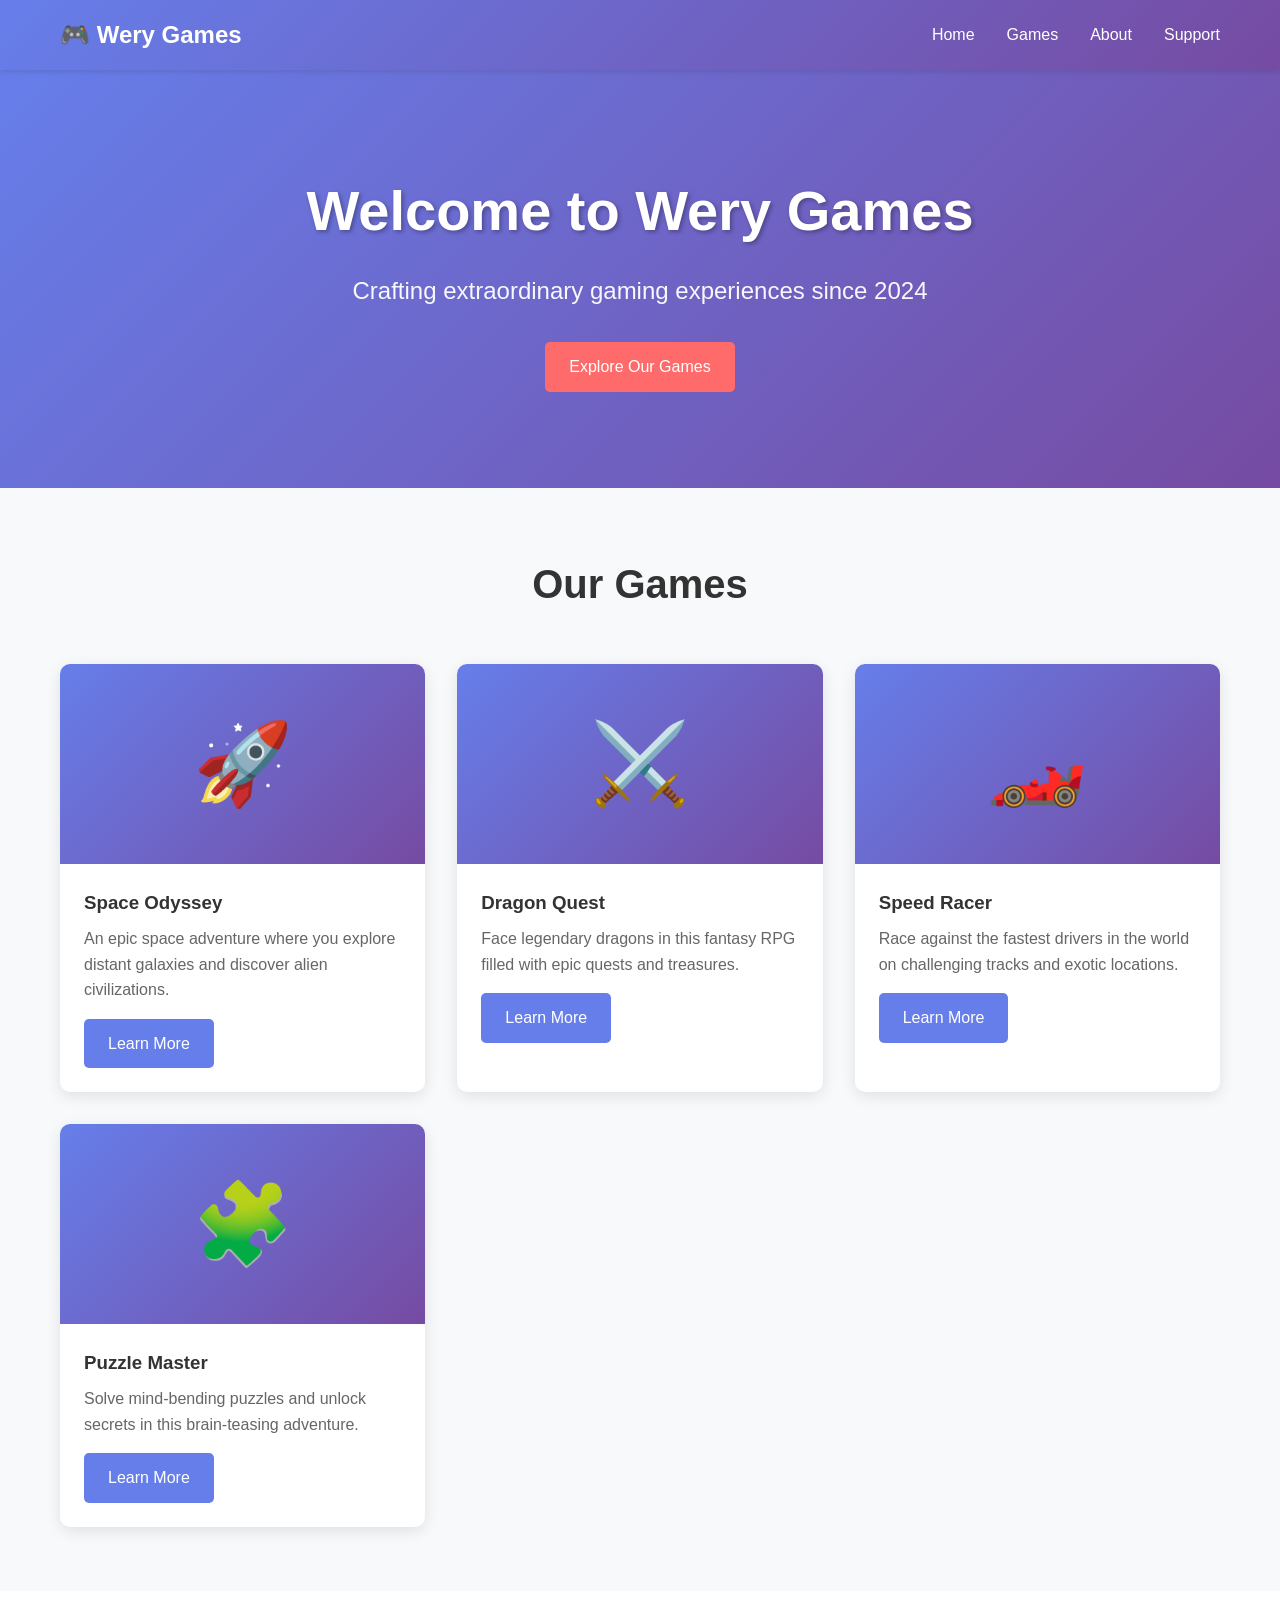
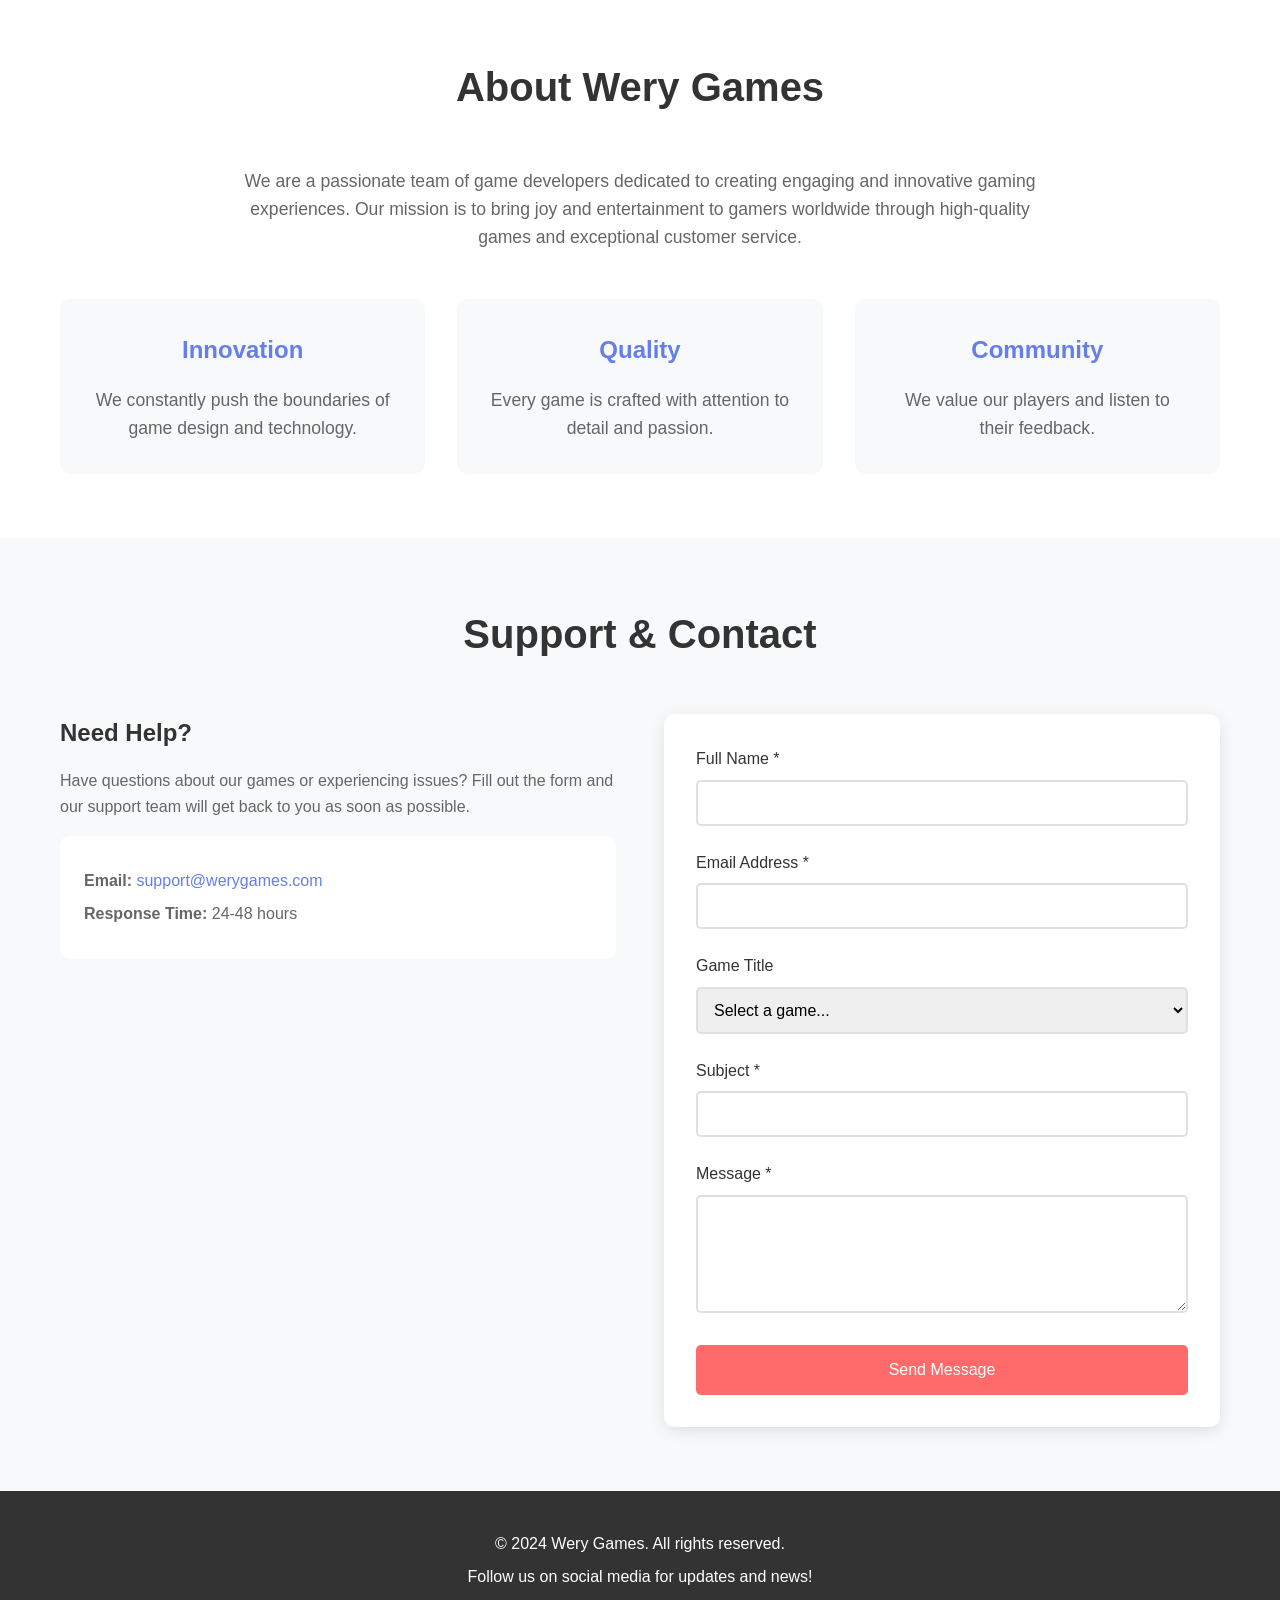
==== index.html @ a2f5f929 "Initial website setup for Wery Games" ====
<!DOCTYPE html>
<html lang="en">
<head>
    <meta charset="UTF-8">
    <meta name="viewport" content="width=device-width, initial-scale=1.0">
    <title>Wery Games - Your Game Developer</title>
    <link rel="stylesheet" href="styles.css">
</head>
<body>
    <!-- Navigation -->
    <nav class="navbar">
        <div class="container">
            <div class="logo">🎮 Wery Games</div>
            <ul class="nav-links">
                <li><a href="#home">Home</a></li>
                <li><a href="#games">Games</a></li>
                <li><a href="#about">About</a></li>
                <li><a href="#support">Support</a></li>
            </ul>
        </div>
    </nav>

    <!-- Hero Section -->
    <section id="home" class="hero">
        <div class="container">
            <div class="hero-content">
                <h1>Welcome to Wery Games</h1>
                <p>Crafting extraordinary gaming experiences since 2024</p>
                <a href="#games" class="btn btn-primary">Explore Our Games</a>
            </div>
        </div>
    </section>

    <!-- Games Section -->
    <section id="games" class="games">
        <div class="container">
            <h2>Our Games</h2>
            <div class="games-grid">
                <div class="game-card">
                    <div class="game-image">🚀</div>
                    <h3>Space Odyssey</h3>
                    <p>An epic space adventure where you explore distant galaxies and discover alien civilizations.</p>
                    <a href="#" class="btn btn-secondary">Learn More</a>
                </div>
                <div class="game-card">
                    <div class="game-image">⚔️</div>
                    <h3>Dragon Quest</h3>
                    <p>Face legendary dragons in this fantasy RPG filled with epic quests and treasures.</p>
                    <a href="#" class="btn btn-secondary">Learn More</a>
                </div>
                <div class="game-card">
                    <div class="game-image">🏎️</div>
                    <h3>Speed Racer</h3>
                    <p>Race against the fastest drivers in the world on challenging tracks and exotic locations.</p>
                    <a href="#" class="btn btn-secondary">Learn More</a>
                </div>
                <div class="game-card">
                    <div class="game-image">🧩</div>
                    <h3>Puzzle Master</h3>
                    <p>Solve mind-bending puzzles and unlock secrets in this brain-teasing adventure.</p>
                    <a href="#" class="btn btn-secondary">Learn More</a>
                </div>
            </div>
        </div>
    </section>

    <!-- About Section -->
    <section id="about" class="about">
        <div class="container">
            <h2>About Wery Games</h2>
            <div class="about-content">
                <p>We are a passionate team of game developers dedicated to creating engaging and innovative gaming experiences. Our mission is to bring joy and entertainment to gamers worldwide through high-quality games and exceptional customer service.</p>
                <div class="values">
                    <div class="value-item">
                        <h3>Innovation</h3>
                        <p>We constantly push the boundaries of game design and technology.</p>
                    </div>
                    <div class="value-item">
                        <h3>Quality</h3>
                        <p>Every game is crafted with attention to detail and passion.</p>
                    </div>
                    <div class="value-item">
                        <h3>Community</h3>
                        <p>We value our players and listen to their feedback.</p>
                    </div>
                </div>
            </div>
        </div>
    </section>

    <!-- Support Section -->
    <section id="support" class="support">
        <div class="container">
            <h2>Support & Contact</h2>
            <div class="support-container">
                <div class="support-info">
                    <h3>Need Help?</h3>
                    <p>Have questions about our games or experiencing issues? Fill out the form and our support team will get back to you as soon as possible.</p>
                    <div class="contact-info">
                        <p><strong>Email:</strong> <a href="mailto:support@werygames.com">support@werygames.com</a></p>
                        <p><strong>Response Time:</strong> 24-48 hours</p>
                    </div>
                </div>
                <form class="support-form" id="supportForm">
                    <div class="form-group">
                        <label for="name">Full Name *</label>
                        <input type="text" id="name" name="name" required>
                    </div>
                    <div class="form-group">
                        <label for="email">Email Address *</label>
                        <input type="email" id="email" name="email" required>
                    </div>
                    <div class="form-group">
                        <label for="game">Game Title</label>
                        <select id="game" name="game">
                            <option value="">Select a game...</option>
                            <option value="Space Odyssey">Space Odyssey</option>
                            <option value="Dragon Quest">Dragon Quest</option>
                            <option value="Speed Racer">Speed Racer</option>
                            <option value="Puzzle Master">Puzzle Master</option>
                        </select>
                    </div>
                    <div class="form-group">
                        <label for="subject">Subject *</label>
                        <input type="text" id="subject" name="subject" required>
                    </div>
                    <div class="form-group">
                        <label for="message">Message *</label>
                        <textarea id="message" name="message" rows="5" required></textarea>
                    </div>
                    <button type="submit" class="btn btn-primary">Send Message</button>
                </form>
            </div>
        </div>
    </section>

    <!-- Footer -->
    <footer class="footer">
        <div class="container">
            <p>&copy; 2024 Wery Games. All rights reserved.</p>
            <p>Follow us on social media for updates and news!</p>
        </div>
    </footer>

    <script src="script.js"></script>
</body>
</html>
---- styles.css ----
* {
    margin: 0;
    padding: 0;
    box-sizing: border-box;
}

body {
    font-family: 'Segoe UI', Tahoma, Geneva, Verdana, sans-serif;
    line-height: 1.6;
    color: #333;
}

.container {
    max-width: 1200px;
    margin: 0 auto;
    padding: 0 20px;
}

/* Navigation */
.navbar {
    background: linear-gradient(135deg, #667eea 0%, #764ba2 100%);
    color: white;
    padding: 1rem 0;
    position: sticky;
    top: 0;
    z-index: 100;
    box-shadow: 0 2px 5px rgba(0,0,0,0.1);
}

.navbar .container {
    display: flex;
    justify-content: space-between;
    align-items: center;
}

.logo {
    font-size: 1.5rem;
    font-weight: bold;
}

.nav-links {
    list-style: none;
    display: flex;
    gap: 2rem;
}

.nav-links a {
    color: white;
    text-decoration: none;
    transition: opacity 0.3s;
}

.nav-links a:hover {
    opacity: 0.8;
}

/* Hero Section */
.hero {
    background: linear-gradient(135deg, #667eea 0%, #764ba2 100%);
    color: white;
    padding: 6rem 0;
    text-align: center;
}

.hero-content h1 {
    font-size: 3.5rem;
    margin-bottom: 1rem;
    text-shadow: 2px 2px 4px rgba(0,0,0,0.3);
}

.hero-content p {
    font-size: 1.5rem;
    margin-bottom: 2rem;
    opacity: 0.95;
}

/* Buttons */
.btn {
    display: inline-block;
    padding: 0.75rem 1.5rem;
    border-radius: 5px;
    text-decoration: none;
    transition: all 0.3s;
    border: none;
    cursor: pointer;
    font-size: 1rem;
    font-weight: 500;
}

.btn-primary {
    background: #ff6b6b;
    color: white;
}

.btn-primary:hover {
    background: #ff5252;
    transform: translateY(-2px);
    box-shadow: 0 5px 15px rgba(255, 107, 107, 0.4);
}

.btn-secondary {
    background: #667eea;
    color: white;
}

.btn-secondary:hover {
    background: #764ba2;
    transform: translateY(-2px);
}

/* Games Section */
.games {
    padding: 4rem 0;
    background: #f8f9fa;
}

.games h2 {
    text-align: center;
    font-size: 2.5rem;
    margin-bottom: 3rem;
    color: #333;
}

.games-grid {
    display: grid;
    grid-template-columns: repeat(auto-fit, minmax(280px, 1fr));
    gap: 2rem;
}

.game-card {
    background: white;
    border-radius: 10px;
    overflow: hidden;
    box-shadow: 0 4px 15px rgba(0,0,0,0.1);
    transition: transform 0.3s, box-shadow 0.3s;
}

.game-card:hover {
    transform: translateY(-10px);
    box-shadow: 0 8px 25px rgba(0,0,0,0.15);
}

.game-image {
    width: 100%;
    height: 200px;
    background: linear-gradient(135deg, #667eea 0%, #764ba2 100%);
    display: flex;
    align-items: center;
    justify-content: center;
    font-size: 5rem;
}

.game-card h3 {
    padding: 1.5rem 1.5rem 0.5rem;
    color: #333;
}

.game-card p {
    padding: 0 1.5rem 1rem;
    color: #666;
}

.game-card .btn {
    margin: 0 1.5rem 1.5rem;
}

/* About Section */
.about {
    padding: 4rem 0;
}

.about h2 {
    text-align: center;
    font-size: 2.5rem;
    margin-bottom: 3rem;
    color: #333;
}

.about-content p {
    text-align: center;
    font-size: 1.1rem;
    color: #666;
    margin-bottom: 3rem;
    max-width: 800px;
    margin-left: auto;
    margin-right: auto;
}

.values {
    display: grid;
    grid-template-columns: repeat(auto-fit, minmax(250px, 1fr));
    gap: 2rem;
}

.value-item {
    text-align: center;
    padding: 2rem;
    background: #f8f9fa;
    border-radius: 10px;
}

.value-item h3 {
    color: #667eea;
    margin-bottom: 1rem;
    font-size: 1.5rem;
}

.value-item p {
    color: #666;
    margin: 0;
}

/* Support Section */
.support {
    padding: 4rem 0;
    background: #f8f9fa;
}

.support h2 {
    text-align: center;
    font-size: 2.5rem;
    margin-bottom: 3rem;
    color: #333;
}

.support-container {
    display: grid;
    grid-template-columns: 1fr 1fr;
    gap: 3rem;
    align-items: start;
}

.support-info h3 {
    font-size: 1.5rem;
    margin-bottom: 1rem;
    color: #333;
}

.support-info p {
    color: #666;
    margin-bottom: 1rem;
}

.contact-info {
    background: white;
    padding: 1.5rem;
    border-radius: 10px;
    margin-top: 1rem;
}

.contact-info p {
    margin: 0.5rem 0;
}

.contact-info a {
    color: #667eea;
    text-decoration: none;
}

.contact-info a:hover {
    text-decoration: underline;
}

/* Support Form */
.support-form {
    background: white;
    padding: 2rem;
    border-radius: 10px;
    box-shadow: 0 4px 15px rgba(0,0,0,0.1);
}

.form-group {
    margin-bottom: 1.5rem;
}

.form-group label {
    display: block;
    margin-bottom: 0.5rem;
    color: #333;
    font-weight: 500;
}

.form-group input,
.form-group select,
.form-group textarea {
    width: 100%;
    padding: 0.75rem;
    border: 2px solid #e0e0e0;
    border-radius: 5px;
    font-family: inherit;
    font-size: 1rem;
    transition: border-color 0.3s;
}

.form-group input:focus,
.form-group select:focus,
.form-group textarea:focus {
    outline: none;
    border-color: #667eea;
}

.form-group textarea {
    resize: vertical;
}

.support-form .btn {
    width: 100%;
    padding: 1rem;
    font-size: 1rem;
}

/* Footer */
.footer {
    background: #333;
    color: white;
    text-align: center;
    padding: 2rem 0;
}

.footer p {
    margin: 0.5rem 0;
}

/* Responsive Design */
@media (max-width: 768px) {
    .hero-content h1 {
        font-size: 2rem;
    }

    .hero-content p {
        font-size: 1rem;
    }

    .nav-links {
        gap: 1rem;
    }

    .support-container {
        grid-template-columns: 1fr;
    }

    .games h2,
    .about h2,
    .support h2 {
        font-size: 2rem;
    }
}
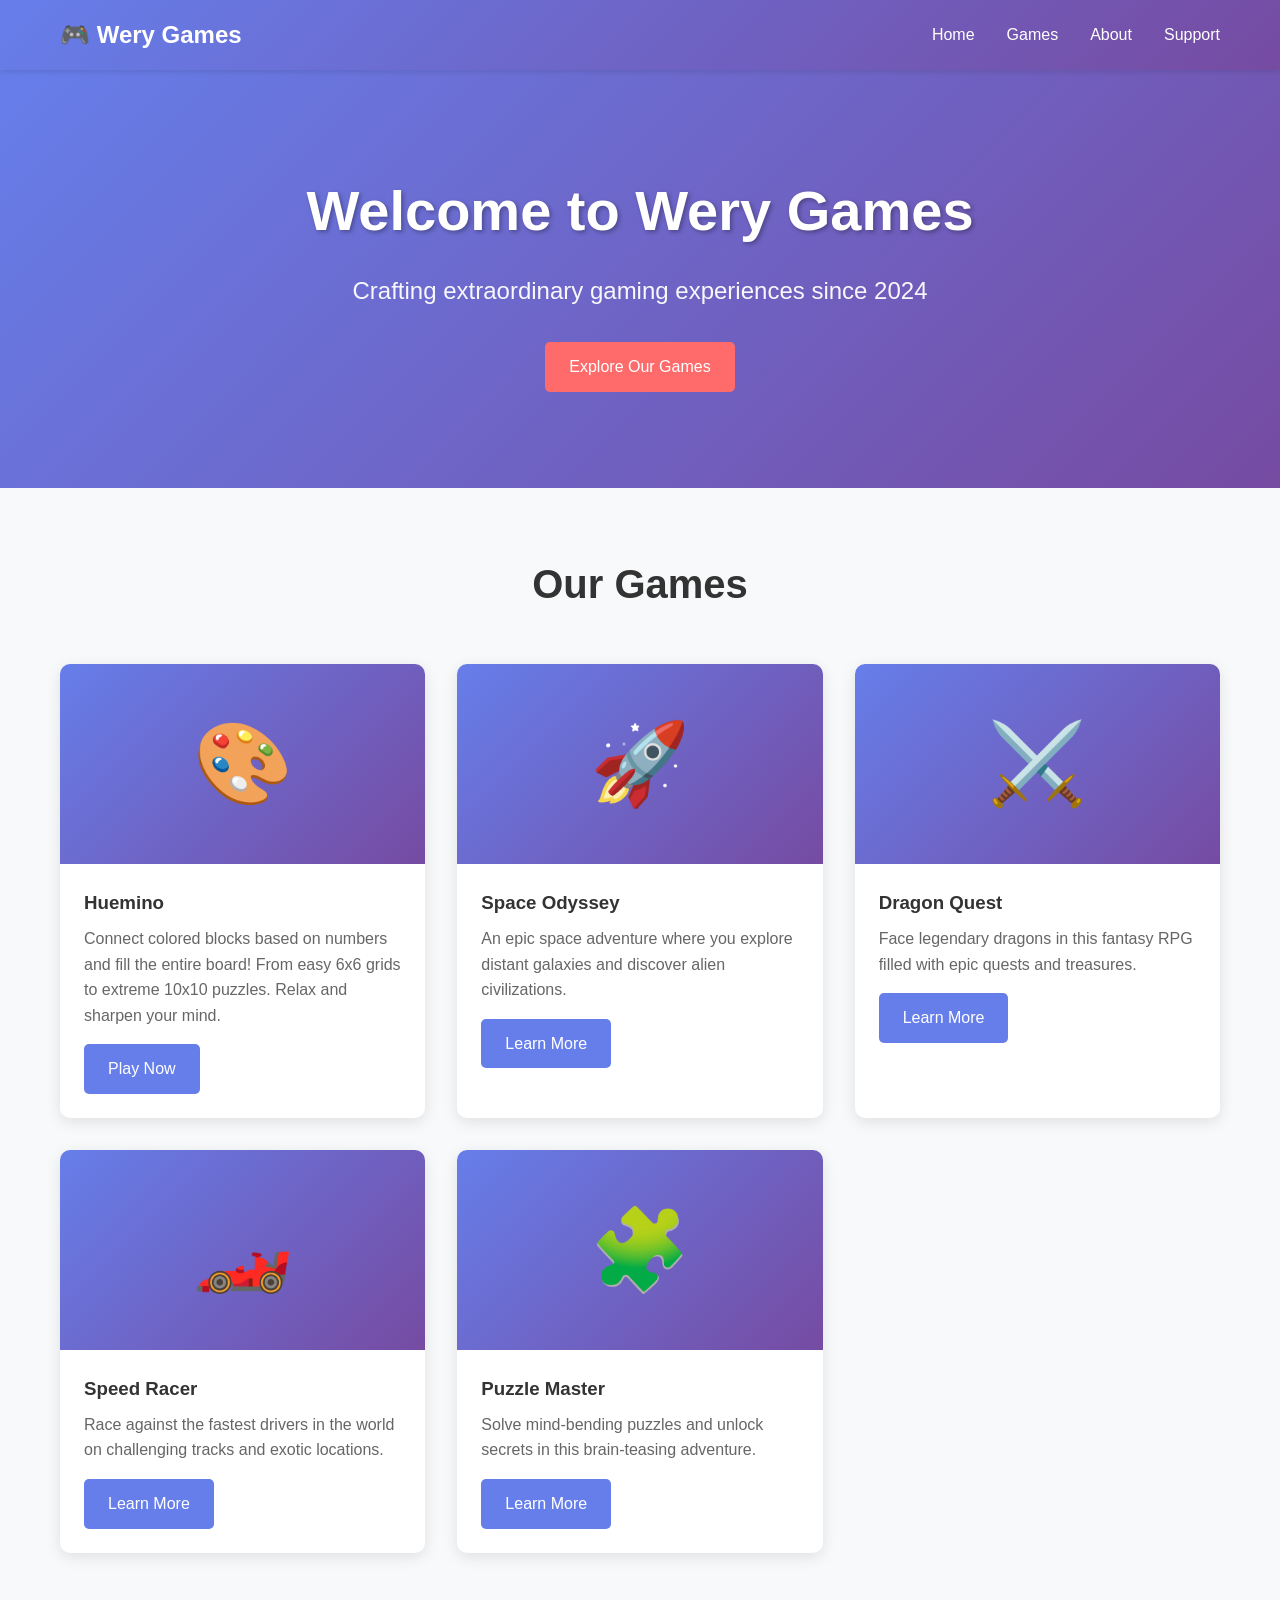
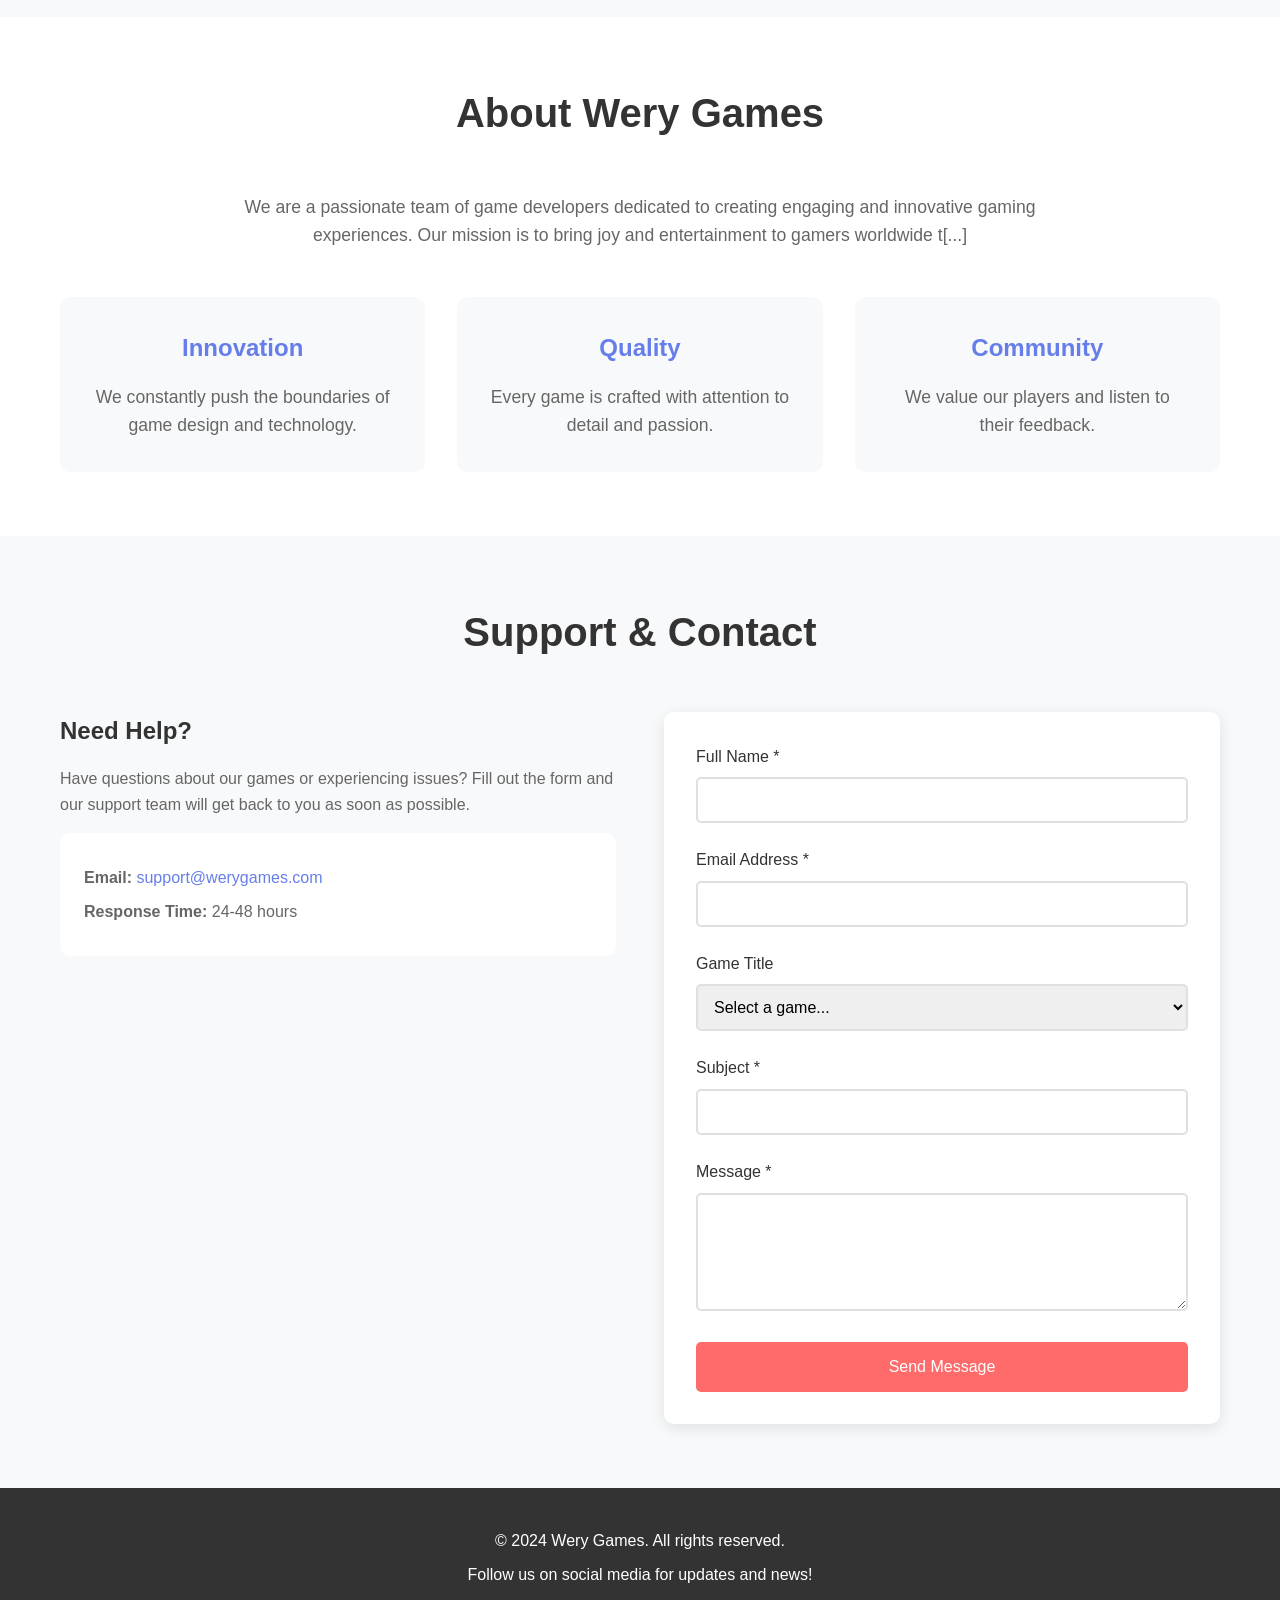
==== commit 3d6b2eb7: "Update index.html - Add Huemino game card and support form option" ====
--- a/index.html
+++ b/index.html
@@ -37,6 +37,12 @@
             <h2>Our Games</h2>
             <div class="games-grid">
                 <div class="game-card">
+                    <div class="game-image">🎨</div>
+                    <h3>Huemino</h3>
+                    <p>Connect colored blocks based on numbers and fill the entire board! From easy 6x6 grids to extreme 10x10 puzzles. Relax and sharpen your mind.</p>
+                    <a href="https://apps.apple.com/us/app/huemino-color-fill-puzzle/id6769375269" class="btn btn-secondary" target="_blank">Play Now</a>
+                </div>
+                <div class="game-card">
                     <div class="game-image">🚀</div>
                     <h3>Space Odyssey</h3>
                     <p>An epic space adventure where you explore distant galaxies and discover alien civilizations.</p>
@@ -69,7 +75,7 @@
         <div class="container">
             <h2>About Wery Games</h2>
             <div class="about-content">
-                <p>We are a passionate team of game developers dedicated to creating engaging and innovative gaming experiences. Our mission is to bring joy and entertainment to gamers worldwide through high-quality games and exceptional customer service.</p>
+                <p>We are a passionate team of game developers dedicated to creating engaging and innovative gaming experiences. Our mission is to bring joy and entertainment to gamers worldwide t[...]
                 <div class="values">
                     <div class="value-item">
                         <h3>Innovation</h3>
@@ -114,6 +120,7 @@
                         <label for="game">Game Title</label>
                         <select id="game" name="game">
                             <option value="">Select a game...</option>
+                            <option value="Huemino">Huemino</option>
                             <option value="Space Odyssey">Space Odyssey</option>
                             <option value="Dragon Quest">Dragon Quest</option>
                             <option value="Speed Racer">Speed Racer</option>
@@ -144,4 +151,4 @@
 
     <script src="script.js"></script>
 </body>
-</html>+</html>
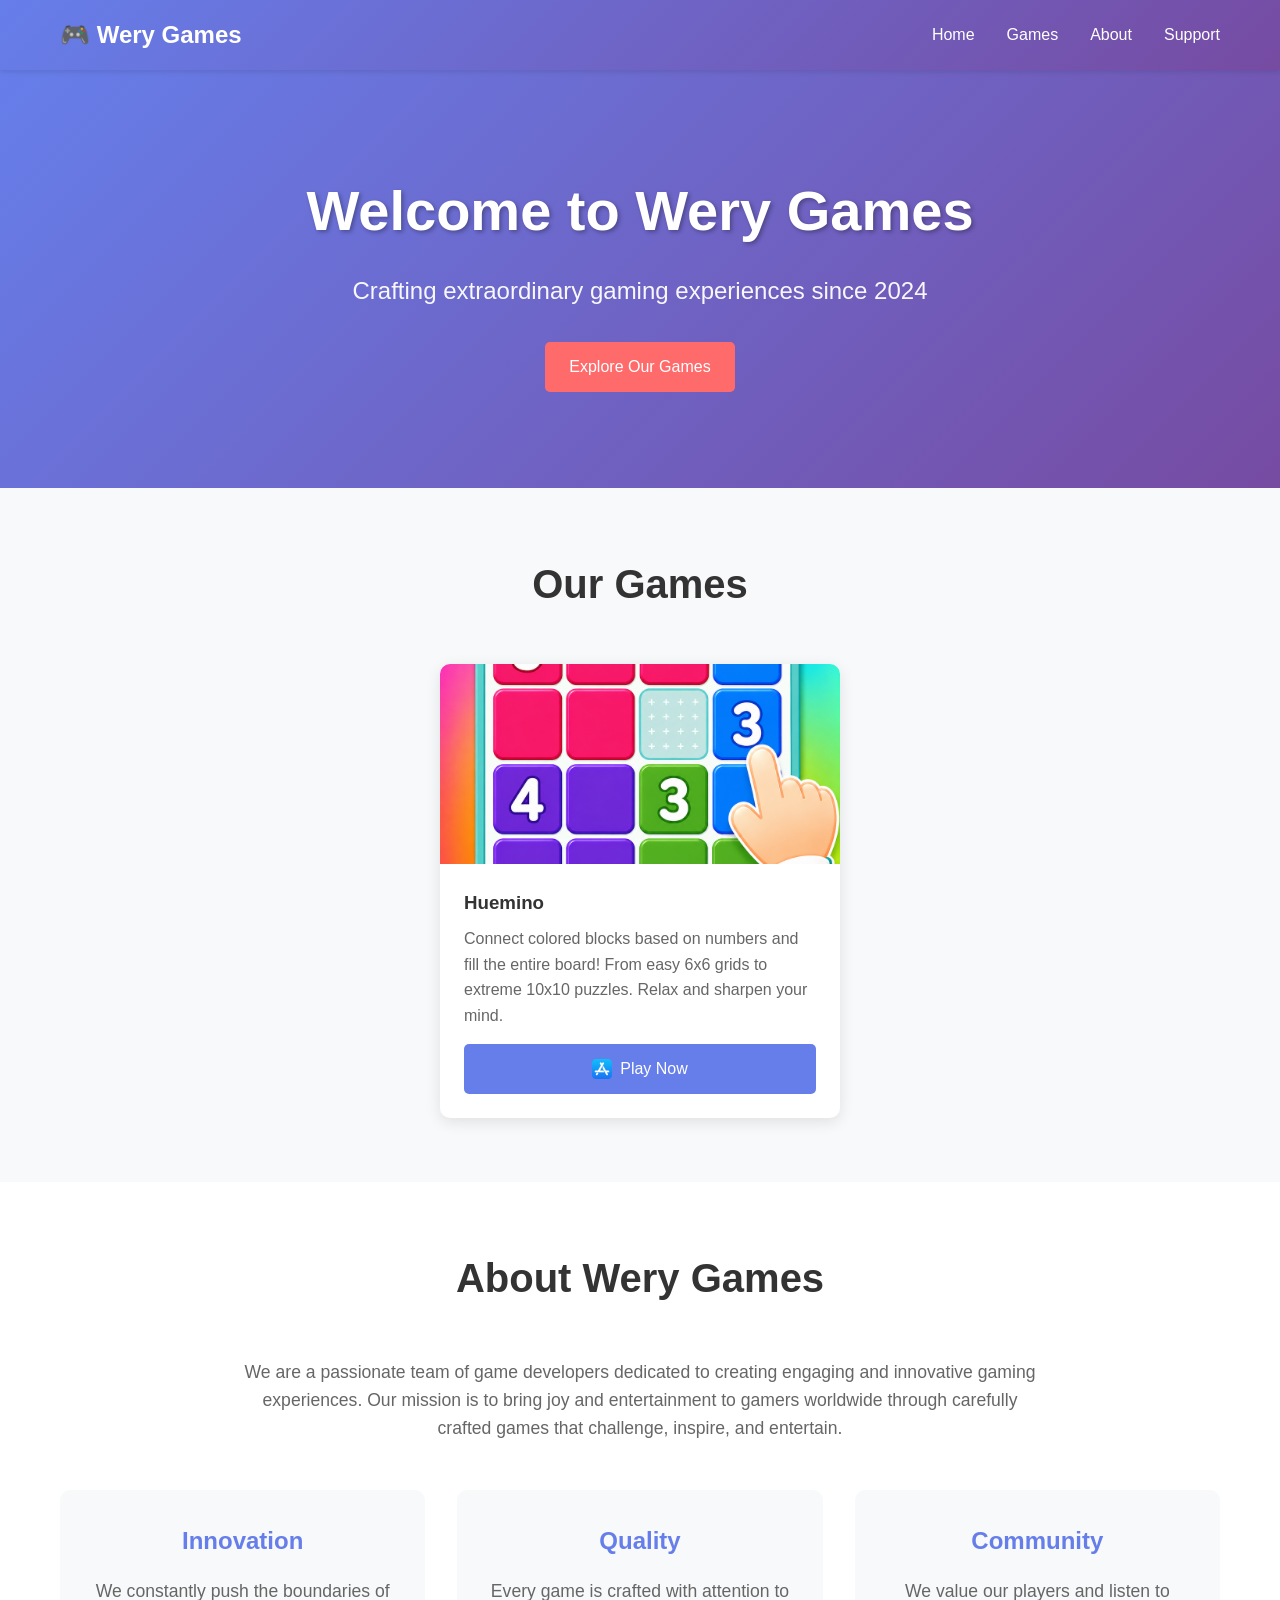
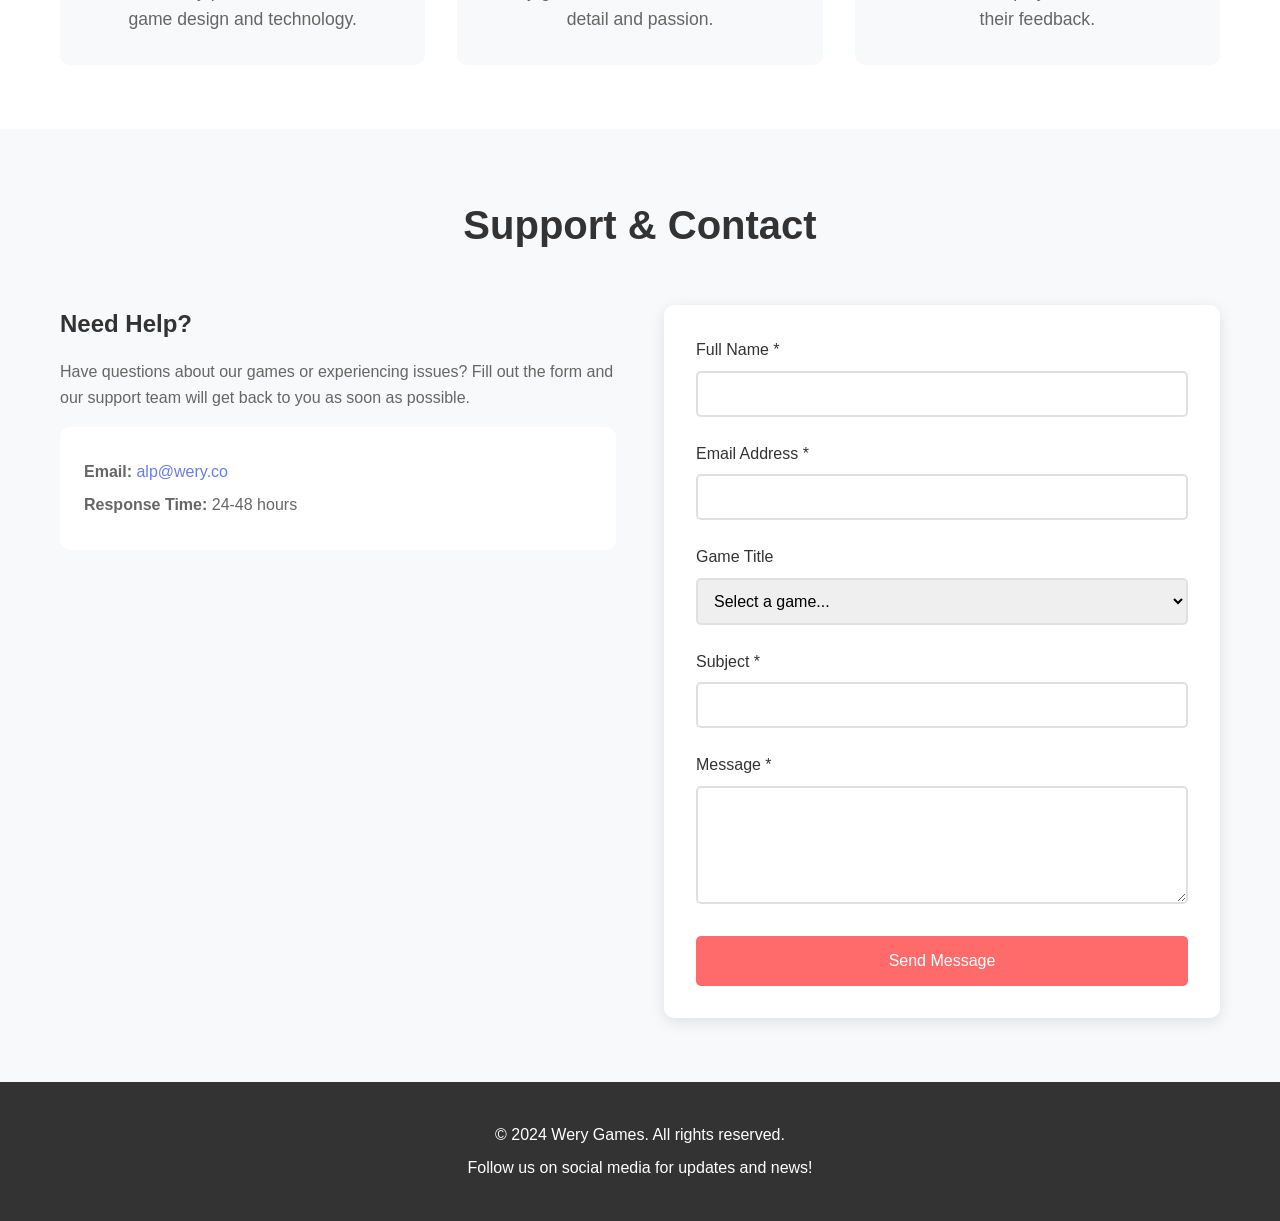
==== commit 20347b70: "Update index.html to show only Huemino with icons and support email" ====
--- a/index.html
+++ b/index.html
@@ -3,7 +3,7 @@
 <head>
     <meta charset="UTF-8">
     <meta name="viewport" content="width=device-width, initial-scale=1.0">
-    <title>Wery Games - Your Game Developer</title>
+    <title>Wery Games - Huemino</title>
     <link rel="stylesheet" href="styles.css">
 </head>
 <body>
@@ -37,34 +37,13 @@
             <h2>Our Games</h2>
             <div class="games-grid">
                 <div class="game-card">
-                    <div class="game-image">🎨</div>
+                    <img src="iknnn.png" alt="Huemino" class="game-image">
                     <h3>Huemino</h3>
                     <p>Connect colored blocks based on numbers and fill the entire board! From easy 6x6 grids to extreme 10x10 puzzles. Relax and sharpen your mind.</p>
-                    <a href="https://apps.apple.com/us/app/huemino-color-fill-puzzle/id6769375269" class="btn btn-secondary" target="_blank">Play Now</a>
-                </div>
-                <div class="game-card">
-                    <div class="game-image">🚀</div>
-                    <h3>Space Odyssey</h3>
-                    <p>An epic space adventure where you explore distant galaxies and discover alien civilizations.</p>
-                    <a href="#" class="btn btn-secondary">Learn More</a>
-                </div>
-                <div class="game-card">
-                    <div class="game-image">⚔️</div>
-                    <h3>Dragon Quest</h3>
-                    <p>Face legendary dragons in this fantasy RPG filled with epic quests and treasures.</p>
-                    <a href="#" class="btn btn-secondary">Learn More</a>
-                </div>
-                <div class="game-card">
-                    <div class="game-image">🏎️</div>
-                    <h3>Speed Racer</h3>
-                    <p>Race against the fastest drivers in the world on challenging tracks and exotic locations.</p>
-                    <a href="#" class="btn btn-secondary">Learn More</a>
-                </div>
-                <div class="game-card">
-                    <div class="game-image">🧩</div>
-                    <h3>Puzzle Master</h3>
-                    <p>Solve mind-bending puzzles and unlock secrets in this brain-teasing adventure.</p>
-                    <a href="#" class="btn btn-secondary">Learn More</a>
+                    <a href="https://apps.apple.com/us/app/huemino-color-fill-puzzle/id6769375269" class="btn btn-secondary" target="_blank">
+                        <img src="App_Store.png" alt="App Store" class="store-icon">
+                        Play Now
+                    </a>
                 </div>
             </div>
         </div>
@@ -75,7 +54,7 @@
         <div class="container">
             <h2>About Wery Games</h2>
             <div class="about-content">
-                <p>We are a passionate team of game developers dedicated to creating engaging and innovative gaming experiences. Our mission is to bring joy and entertainment to gamers worldwide t[...]
+                <p>We are a passionate team of game developers dedicated to creating engaging and innovative gaming experiences. Our mission is to bring joy and entertainment to gamers worldwide through carefully crafted games that challenge, inspire, and entertain.</p>
                 <div class="values">
                     <div class="value-item">
                         <h3>Innovation</h3>
@@ -103,7 +82,7 @@
                     <h3>Need Help?</h3>
                     <p>Have questions about our games or experiencing issues? Fill out the form and our support team will get back to you as soon as possible.</p>
                     <div class="contact-info">
-                        <p><strong>Email:</strong> <a href="mailto:support@werygames.com">support@werygames.com</a></p>
+                        <p><strong>Email:</strong> <a href="mailto:alp@wery.co">alp@wery.co</a></p>
                         <p><strong>Response Time:</strong> 24-48 hours</p>
                     </div>
                 </div>
@@ -121,10 +100,6 @@
                         <select id="game" name="game">
                             <option value="">Select a game...</option>
                             <option value="Huemino">Huemino</option>
-                            <option value="Space Odyssey">Space Odyssey</option>
-                            <option value="Dragon Quest">Dragon Quest</option>
-                            <option value="Speed Racer">Speed Racer</option>
-                            <option value="Puzzle Master">Puzzle Master</option>
                         </select>
                     </div>
                     <div class="form-group">
--- a/styles.css
+++ b/styles.css
@@ -101,6 +101,10 @@
 .btn-secondary {
     background: #667eea;
     color: white;
+    display: flex;
+    align-items: center;
+    gap: 0.5rem;
+    justify-content: center;
 }
 
 .btn-secondary:hover {
@@ -125,6 +129,8 @@
     display: grid;
     grid-template-columns: repeat(auto-fit, minmax(280px, 1fr));
     gap: 2rem;
+    max-width: 400px;
+    margin: 0 auto;
 }
 
 .game-card {
@@ -143,11 +149,8 @@
 .game-image {
     width: 100%;
     height: 200px;
-    background: linear-gradient(135deg, #667eea 0%, #764ba2 100%);
-    display: flex;
-    align-items: center;
-    justify-content: center;
-    font-size: 5rem;
+    object-fit: cover;
+    display: block;
 }
 
 .game-card h3 {
@@ -162,6 +165,12 @@
 
 .game-card .btn {
     margin: 0 1.5rem 1.5rem;
+}
+
+.store-icon {
+    width: 20px;
+    height: 20px;
+    object-fit: contain;
 }
 
 /* About Section */
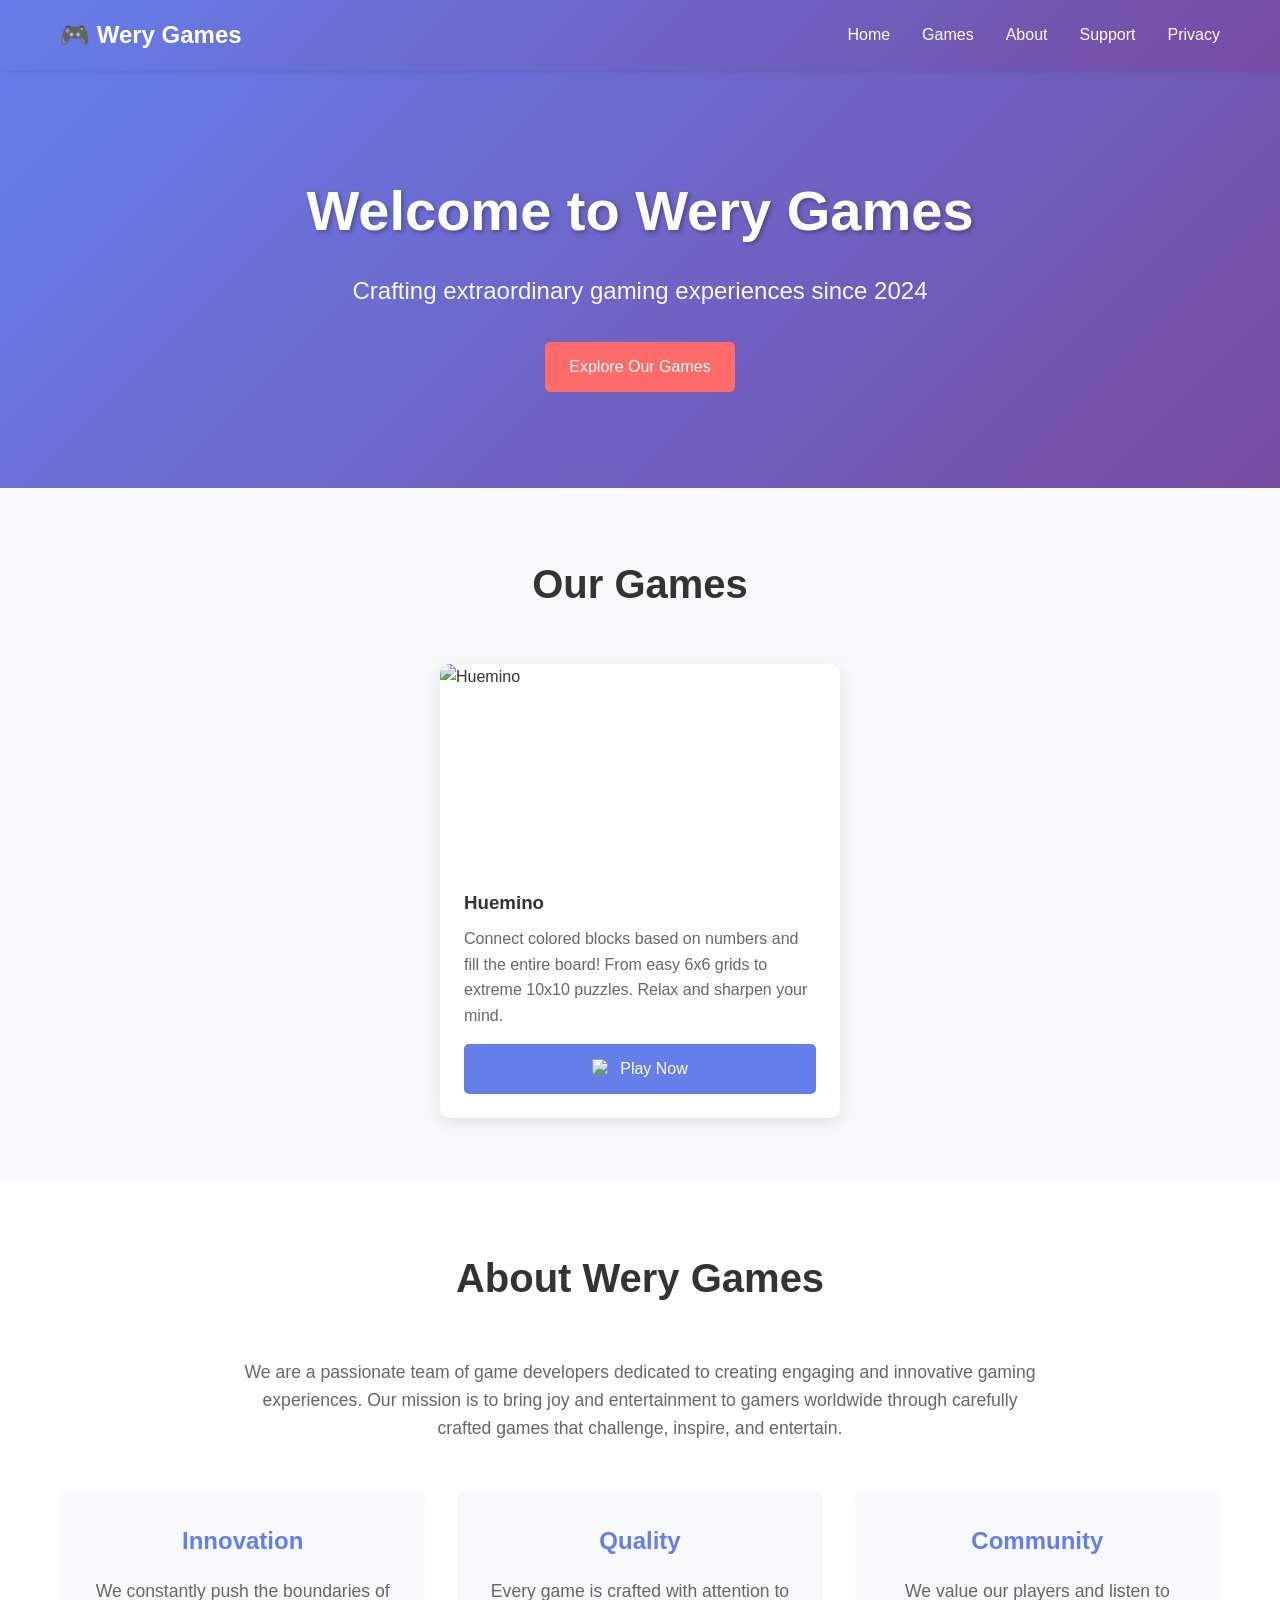
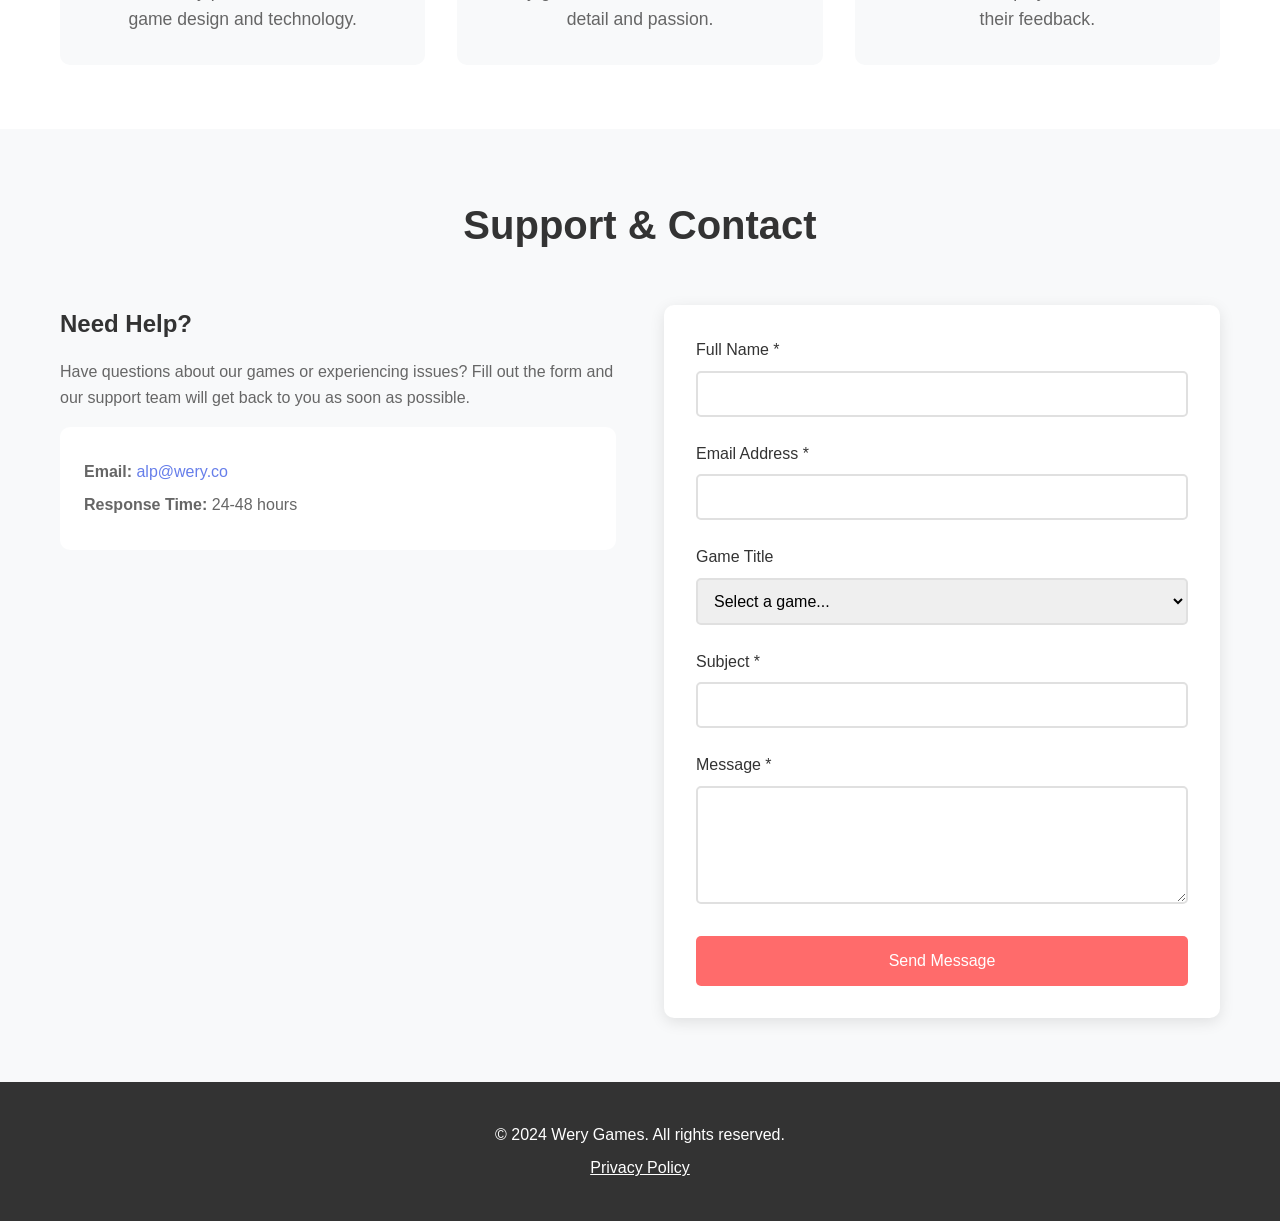
==== commit 8d9e4f38: "Update index.html with assets folder paths and privacy link" ====
--- a/index.html
+++ b/index.html
@@ -16,6 +16,7 @@
                 <li><a href="#games">Games</a></li>
                 <li><a href="#about">About</a></li>
                 <li><a href="#support">Support</a></li>
+                <li><a href="privacy.html">Privacy</a></li>
             </ul>
         </div>
     </nav>
@@ -37,11 +38,11 @@
             <h2>Our Games</h2>
             <div class="games-grid">
                 <div class="game-card">
-                    <img src="iknnn.png" alt="Huemino" class="game-image">
+                    <img src="assets/iknnn.png" alt="Huemino" class="game-image">
                     <h3>Huemino</h3>
                     <p>Connect colored blocks based on numbers and fill the entire board! From easy 6x6 grids to extreme 10x10 puzzles. Relax and sharpen your mind.</p>
                     <a href="https://apps.apple.com/us/app/huemino-color-fill-puzzle/id6769375269" class="btn btn-secondary" target="_blank">
-                        <img src="App_Store.png" alt="App Store" class="store-icon">
+                        <img src="assets/App_Store.png" alt="App Store" class="store-icon">
                         Play Now
                     </a>
                 </div>
@@ -120,7 +121,7 @@
     <footer class="footer">
         <div class="container">
             <p>&copy; 2024 Wery Games. All rights reserved.</p>
-            <p>Follow us on social media for updates and news!</p>
+            <p><a href="privacy.html">Privacy Policy</a></p>
         </div>
     </footer>
 
--- a/styles.css
+++ b/styles.css
@@ -318,6 +318,87 @@
     font-size: 1rem;
 }
 
+/* Privacy Policy Section */
+.privacy-section {
+    padding: 4rem 0;
+    background: white;
+}
+
+.privacy-section h1 {
+    text-align: center;
+    font-size: 2.5rem;
+    margin-bottom: 0.5rem;
+    color: #333;
+}
+
+.privacy-section h2 {
+    font-size: 1.8rem;
+    margin-top: 2rem;
+    margin-bottom: 1rem;
+    color: #667eea;
+}
+
+.privacy-section h3 {
+    font-size: 1.3rem;
+    margin-top: 1.5rem;
+    margin-bottom: 0.8rem;
+    color: #333;
+}
+
+.privacy-section p {
+    font-size: 1rem;
+    margin-bottom: 1rem;
+    color: #555;
+    line-height: 1.8;
+}
+
+.privacy-section ul {
+    margin-bottom: 1rem;
+    padding-left: 2rem;
+}
+
+.privacy-section ul li {
+    margin-bottom: 0.8rem;
+    color: #555;
+}
+
+.privacy-section a {
+    color: #667eea;
+    text-decoration: none;
+}
+
+.privacy-section a:hover {
+    text-decoration: underline;
+}
+
+.last-updated {
+    text-align: center;
+    color: #999;
+    font-style: italic;
+    margin-bottom: 2rem;
+}
+
+.contact-box {
+    background: #f8f9fa;
+    padding: 1.5rem;
+    border-radius: 10px;
+    margin: 1.5rem 0;
+    border-left: 4px solid #667eea;
+}
+
+.contact-box p {
+    margin: 0.5rem 0;
+}
+
+.footer-note {
+    text-align: center;
+    font-style: italic;
+    color: #999;
+    margin-top: 3rem;
+    padding-top: 2rem;
+    border-top: 2px solid #e0e0e0;
+}
+
 /* Footer */
 .footer {
     background: #333;
@@ -328,6 +409,10 @@
 
 .footer p {
     margin: 0.5rem 0;
+}
+
+.footer a {
+    color: white;
 }
 
 /* Responsive Design */
@@ -342,6 +427,7 @@
 
     .nav-links {
         gap: 1rem;
+        font-size: 0.9rem;
     }
 
     .support-container {
@@ -350,7 +436,12 @@
 
     .games h2,
     .about h2,
-    .support h2 {
+    .support h2,
+    .privacy-section h1 {
         font-size: 2rem;
     }
-}
+
+    .privacy-section h2 {
+        font-size: 1.5rem;
+    }
+}
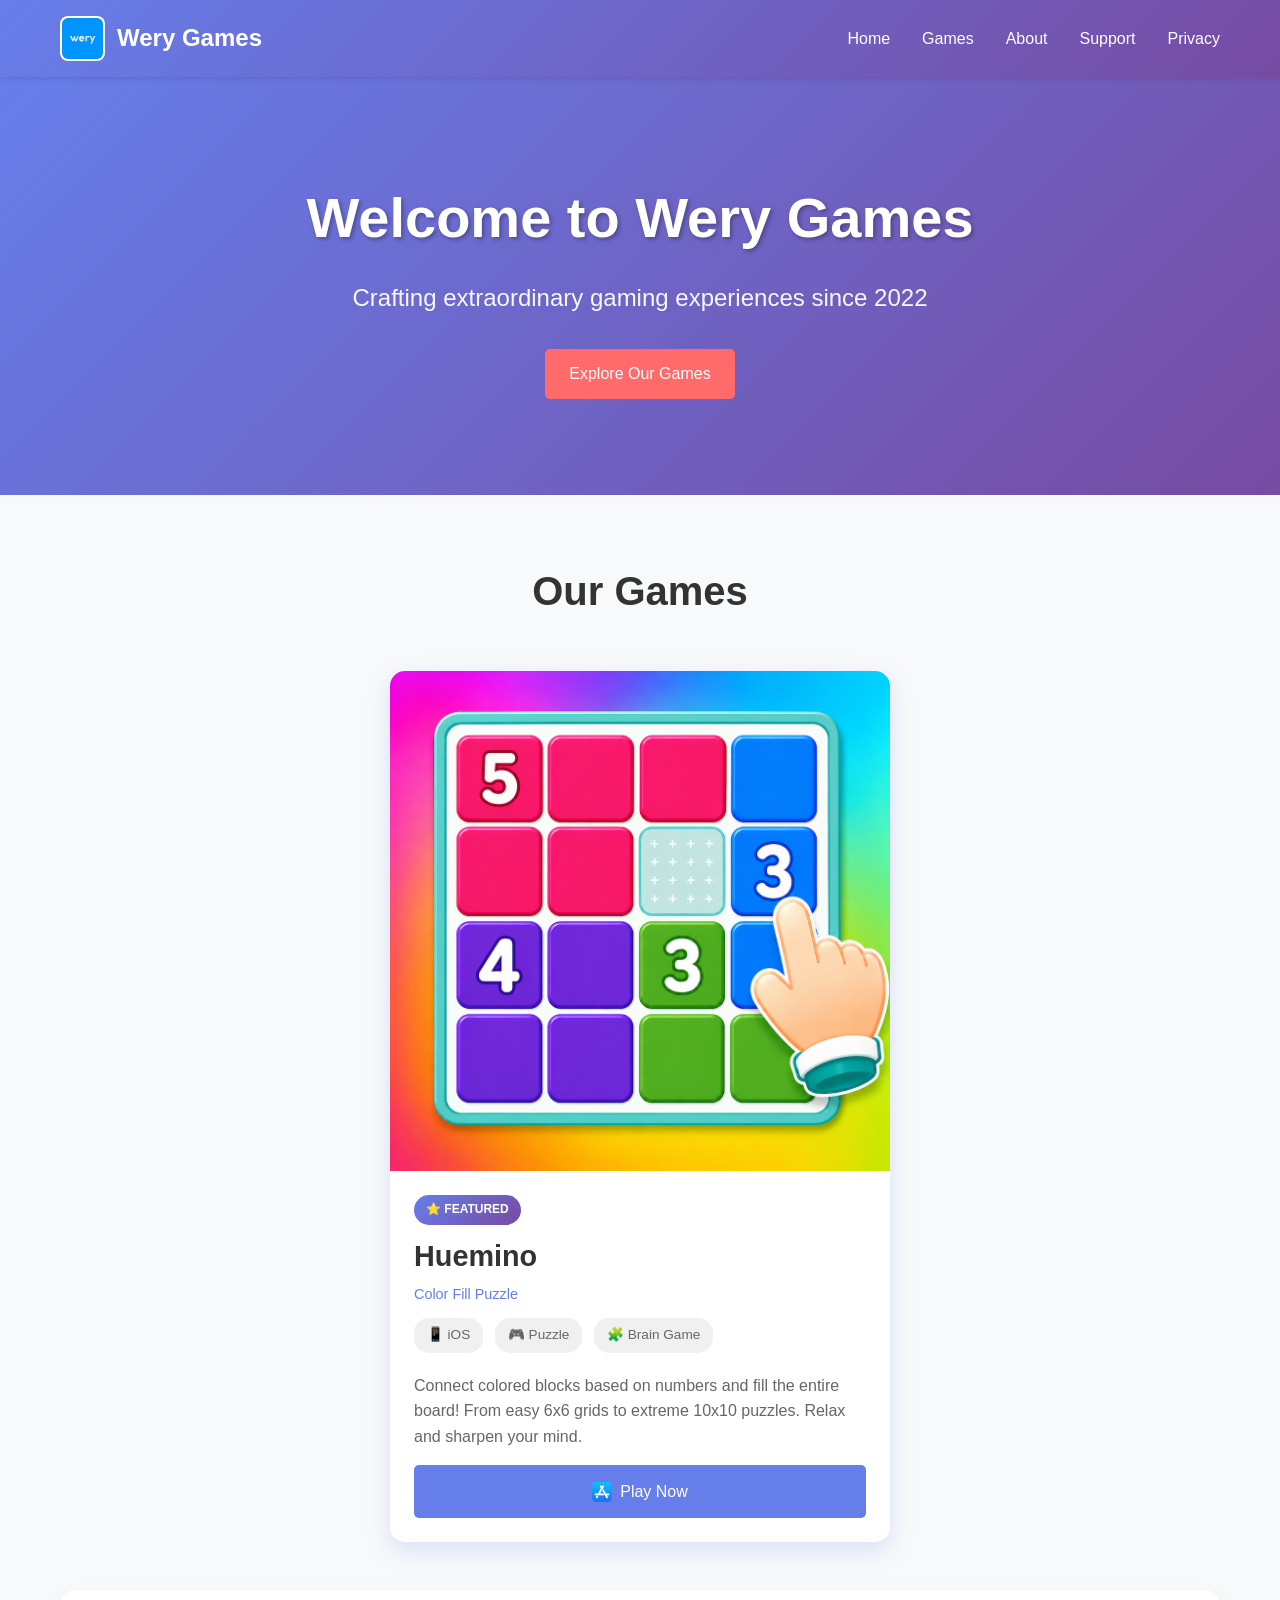
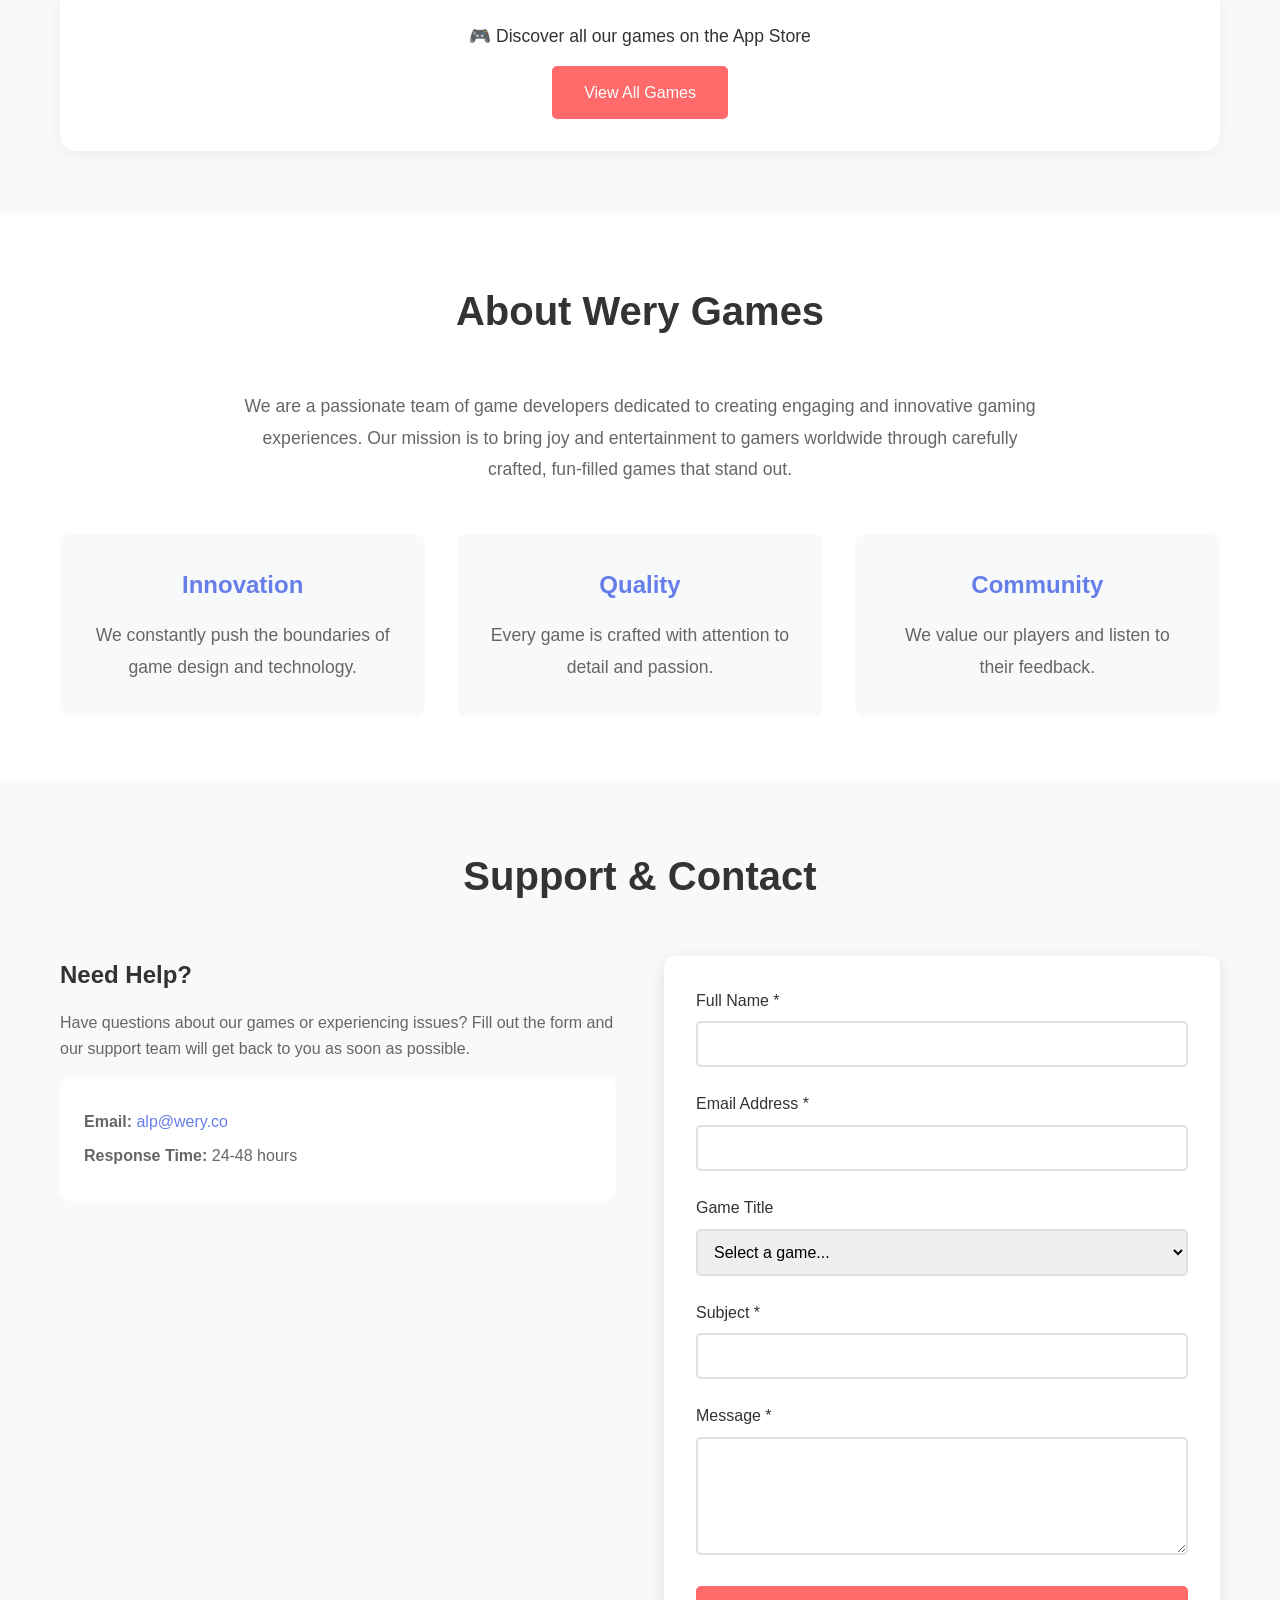
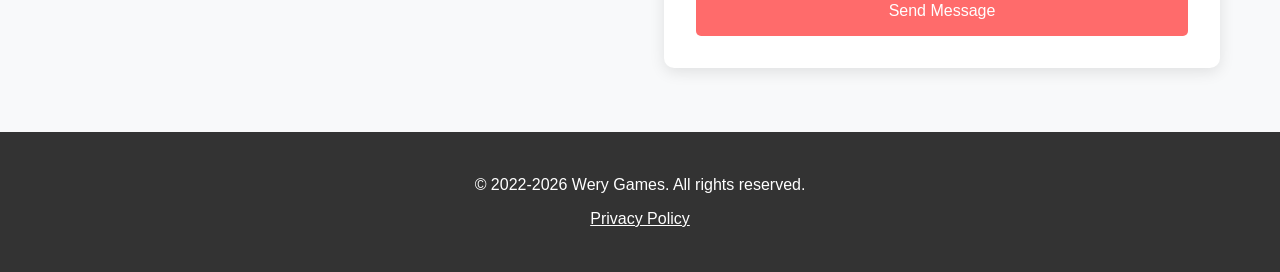
==== commit 0be43a75: "Update HTML: Add logo image, hamburger menu, featured game badge, game features, "View All Games" li" ====
--- a/index.html
+++ b/index.html
@@ -10,8 +10,16 @@
     <!-- Navigation -->
     <nav class="navbar">
         <div class="container">
-            <div class="logo">🎮 Wery Games</div>
-            <ul class="nav-links">
+            <div class="logo">
+                <img src="assets/wery_games_logo.jpeg" alt="Wery Games" class="logo-img">
+                <span>Wery Games</span>
+            </div>
+            <button class="hamburger" id="hamburger">
+                <span></span>
+                <span></span>
+                <span></span>
+            </button>
+            <ul class="nav-links" id="navLinks">
                 <li><a href="#home">Home</a></li>
                 <li><a href="#games">Games</a></li>
                 <li><a href="#about">About</a></li>
@@ -26,7 +34,7 @@
         <div class="container">
             <div class="hero-content">
                 <h1>Welcome to Wery Games</h1>
-                <p>Crafting extraordinary gaming experiences since 2024</p>
+                <p>Crafting extraordinary gaming experiences since 2022</p>
                 <a href="#games" class="btn btn-primary">Explore Our Games</a>
             </div>
         </div>
@@ -37,15 +45,31 @@
         <div class="container">
             <h2>Our Games</h2>
             <div class="games-grid">
-                <div class="game-card">
-                    <img src="assets/iknnn.png" alt="Huemino" class="game-image">
-                    <h3>Huemino</h3>
-                    <p>Connect colored blocks based on numbers and fill the entire board! From easy 6x6 grids to extreme 10x10 puzzles. Relax and sharpen your mind.</p>
-                    <a href="https://apps.apple.com/us/app/huemino-color-fill-puzzle/id6769375269" class="btn btn-secondary" target="_blank">
-                        <img src="assets/App_Store.png" alt="App Store" class="store-icon">
-                        Play Now
-                    </a>
+                <div class="game-card featured">
+                    <div class="game-image-wrapper">
+                        <img src="assets/iknnn.png" alt="Huemino" class="game-image">
+                    </div>
+                    <div class="game-card-content">
+                        <span class="featured-badge">⭐ Featured</span>
+                        <h3>Huemino</h3>
+                        <p class="game-subtitle">Color Fill Puzzle</p>
+                        <div class="game-features">
+                            <span>📱 iOS</span>
+                            <span>🎮 Puzzle</span>
+                            <span>🧩 Brain Game</span>
+                        </div>
+                        <p class="game-description">Connect colored blocks based on numbers and fill the entire board! From easy 6x6 grids to extreme 10x10 puzzles. Relax and sharpen your mind.</p>
+                        <a href="https://apps.apple.com/us/app/huemino-color-fill-puzzle/id6769375269" class="btn btn-secondary" target="_blank">
+                            <img src="assets/App_Store.png" alt="App Store" class="store-icon">
+                            Play Now
+                        </a>
+                    </div>
                 </div>
+            </div>
+            
+            <div class="more-games">
+                <p>🎮 Discover all our games on the App Store</p>
+                <a href="https://apps.apple.com/sb/developer/wery-games-limited/id1644559204" class="btn btn-primary" target="_blank">View All Games</a>
             </div>
         </div>
     </section>
@@ -55,7 +79,7 @@
         <div class="container">
             <h2>About Wery Games</h2>
             <div class="about-content">
-                <p>We are a passionate team of game developers dedicated to creating engaging and innovative gaming experiences. Our mission is to bring joy and entertainment to gamers worldwide through carefully crafted games that challenge, inspire, and entertain.</p>
+                <p>We are a passionate team of game developers dedicated to creating engaging and innovative gaming experiences. Our mission is to bring joy and entertainment to gamers worldwide through carefully crafted, fun-filled games that stand out.</p>
                 <div class="values">
                     <div class="value-item">
                         <h3>Innovation</h3>
@@ -120,7 +144,7 @@
     <!-- Footer -->
     <footer class="footer">
         <div class="container">
-            <p>&copy; 2024 Wery Games. All rights reserved.</p>
+            <p>&copy; 2022-2026 Wery Games. All rights reserved.</p>
             <p><a href="privacy.html">Privacy Policy</a></p>
         </div>
     </footer>
--- a/styles.css
+++ b/styles.css
@@ -34,8 +34,20 @@
 }
 
 .logo {
+    display: flex;
+    align-items: center;
+    gap: 0.75rem;
     font-size: 1.5rem;
     font-weight: bold;
+}
+
+.logo-img {
+    width: 45px;
+    height: 45px;
+    border-radius: 8px;
+    object-fit: cover;
+    background: white;
+    padding: 2px;
 }
 
 .nav-links {
@@ -52,6 +64,37 @@
 
 .nav-links a:hover {
     opacity: 0.8;
+}
+
+/* Hamburger Menu */
+.hamburger {
+    display: none;
+    flex-direction: column;
+    background: none;
+    border: none;
+    cursor: pointer;
+    padding: 0.5rem;
+}
+
+.hamburger span {
+    width: 25px;
+    height: 3px;
+    background: white;
+    margin: 5px 0;
+    transition: all 0.3s;
+    border-radius: 2px;
+}
+
+.hamburger.active span:nth-child(1) {
+    transform: rotate(45deg) translate(10px, 10px);
+}
+
+.hamburger.active span:nth-child(2) {
+    opacity: 0;
+}
+
+.hamburger.active span:nth-child(3) {
+    transform: rotate(-45deg) translate(7px, -7px);
 }
 
 /* Hero Section */
@@ -127,50 +170,131 @@
 
 .games-grid {
     display: grid;
-    grid-template-columns: repeat(auto-fit, minmax(280px, 1fr));
+    grid-template-columns: repeat(auto-fit, minmax(320px, 1fr));
     gap: 2rem;
-    max-width: 400px;
-    margin: 0 auto;
+    max-width: 500px;
+    margin: 0 auto 3rem;
 }
 
 .game-card {
     background: white;
-    border-radius: 10px;
+    border-radius: 15px;
     overflow: hidden;
     box-shadow: 0 4px 15px rgba(0,0,0,0.1);
     transition: transform 0.3s, box-shadow 0.3s;
 }
 
+.game-card.featured {
+    box-shadow: 0 8px 25px rgba(102, 126, 234, 0.2);
+}
+
 .game-card:hover {
     transform: translateY(-10px);
     box-shadow: 0 8px 25px rgba(0,0,0,0.15);
 }
 
+.game-card.featured:hover {
+    box-shadow: 0 12px 35px rgba(102, 126, 234, 0.3);
+}
+
+.game-image-wrapper {
+    position: relative;
+    width: 100%;
+    padding-bottom: 100%;
+    overflow: hidden;
+}
+
 .game-image {
+    position: absolute;
+    top: 0;
+    left: 0;
     width: 100%;
-    height: 200px;
+    height: 100%;
     object-fit: cover;
     display: block;
 }
 
+.game-card-content {
+    padding: 1.5rem;
+    position: relative;
+}
+
+.featured-badge {
+    display: inline-block;
+    background: linear-gradient(135deg, #667eea 0%, #764ba2 100%);
+    color: white;
+    padding: 0.35rem 0.75rem;
+    border-radius: 20px;
+    font-size: 0.75rem;
+    font-weight: 600;
+    margin-bottom: 0.5rem;
+    text-transform: uppercase;
+}
+
 .game-card h3 {
-    padding: 1.5rem 1.5rem 0.5rem;
-    color: #333;
-}
-
-.game-card p {
-    padding: 0 1.5rem 1rem;
+    color: #333;
+    font-size: 1.8rem;
+    margin-bottom: 0.25rem;
+}
+
+.game-subtitle {
+    color: #667eea;
+    font-size: 0.9rem;
+    font-weight: 500;
+    margin-bottom: 0.75rem;
+}
+
+.game-description {
     color: #666;
+    margin-bottom: 1rem;
+    line-height: 1.6;
+}
+
+.game-features {
+    display: flex;
+    gap: 0.75rem;
+    flex-wrap: wrap;
+    margin-bottom: 1.25rem;
+}
+
+.game-features span {
+    background: #f0f0f0;
+    padding: 0.4rem 0.8rem;
+    border-radius: 15px;
+    font-size: 0.85rem;
+    color: #666;
 }
 
 .game-card .btn {
-    margin: 0 1.5rem 1.5rem;
+    width: 100%;
+    padding: 0.85rem 1.5rem;
 }
 
 .store-icon {
     width: 20px;
     height: 20px;
     object-fit: contain;
+}
+
+.more-games {
+    text-align: center;
+    margin-top: 2rem;
+    padding: 2rem;
+    background: white;
+    border-radius: 15px;
+    box-shadow: 0 4px 15px rgba(0,0,0,0.05);
+}
+
+.more-games p {
+    margin-bottom: 1rem;
+    font-size: 1.1rem;
+    color: #333;
+    font-weight: 500;
+}
+
+.more-games .btn {
+    width: auto;
+    padding: 0.85rem 2rem;
 }
 
 /* About Section */
@@ -193,6 +317,7 @@
     max-width: 800px;
     margin-left: auto;
     margin-right: auto;
+    line-height: 1.8;
 }
 
 .values {
@@ -426,12 +551,34 @@
     }
 
     .nav-links {
-        gap: 1rem;
-        font-size: 0.9rem;
-    }
-
-    .support-container {
-        grid-template-columns: 1fr;
+        display: none;
+        position: absolute;
+        top: 60px;
+        left: 0;
+        right: 0;
+        flex-direction: column;
+        background: linear-gradient(135deg, #667eea 0%, #764ba2 100%);
+        gap: 0;
+        padding: 1rem 0;
+        box-shadow: 0 5px 15px rgba(0,0,0,0.2);
+    }
+
+    .nav-links.active {
+        display: flex;
+    }
+
+    .nav-links li {
+        padding: 0;
+    }
+
+    .nav-links a {
+        display: block;
+        padding: 1rem 1.5rem;
+        border-bottom: 1px solid rgba(255,255,255,0.1);
+    }
+
+    .hamburger {
+        display: flex;
     }
 
     .games h2,
@@ -444,4 +591,105 @@
     .privacy-section h2 {
         font-size: 1.5rem;
     }
-}
+
+    .support-container {
+        grid-template-columns: 1fr;
+    }
+
+    .games-grid {
+        max-width: 100%;
+    }
+
+    .game-card-content {
+        padding: 1.25rem;
+    }
+
+    .game-card h3 {
+        font-size: 1.5rem;
+    }
+
+    .logo span {
+        font-size: 1.2rem;
+    }
+
+    .logo-img {
+        width: 40px;
+        height: 40px;
+    }
+
+    .more-games {
+        margin-top: 2rem;
+    }
+}
+
+@media (max-width: 480px) {
+    .hero {
+        padding: 3rem 0;
+    }
+
+    .hero-content h1 {
+        font-size: 1.5rem;
+    }
+
+    .hero-content p {
+        font-size: 0.9rem;
+    }
+
+    .navbar {
+        padding: 0.75rem 0;
+    }
+
+    .logo {
+        gap: 0.5rem;
+    }
+
+    .logo-img {
+        width: 35px;
+        height: 35px;
+    }
+
+    .logo span {
+        font-size: 1rem;
+    }
+
+    .games h2,
+    .about h2,
+    .support h2 {
+        font-size: 1.5rem;
+        margin-bottom: 1.5rem;
+    }
+
+    .game-card-content {
+        padding: 1rem;
+    }
+
+    .game-card h3 {
+        font-size: 1.3rem;
+    }
+
+    .game-description {
+        font-size: 0.9rem;
+    }
+
+    .game-features {
+        margin-bottom: 1rem;
+    }
+
+    .btn {
+        padding: 0.65rem 1.25rem;
+        font-size: 0.9rem;
+    }
+
+    .values {
+        grid-template-columns: 1fr;
+        gap: 1.5rem;
+    }
+
+    .value-item {
+        padding: 1.5rem;
+    }
+
+    .support-form {
+        padding: 1.5rem;
+    }
+}
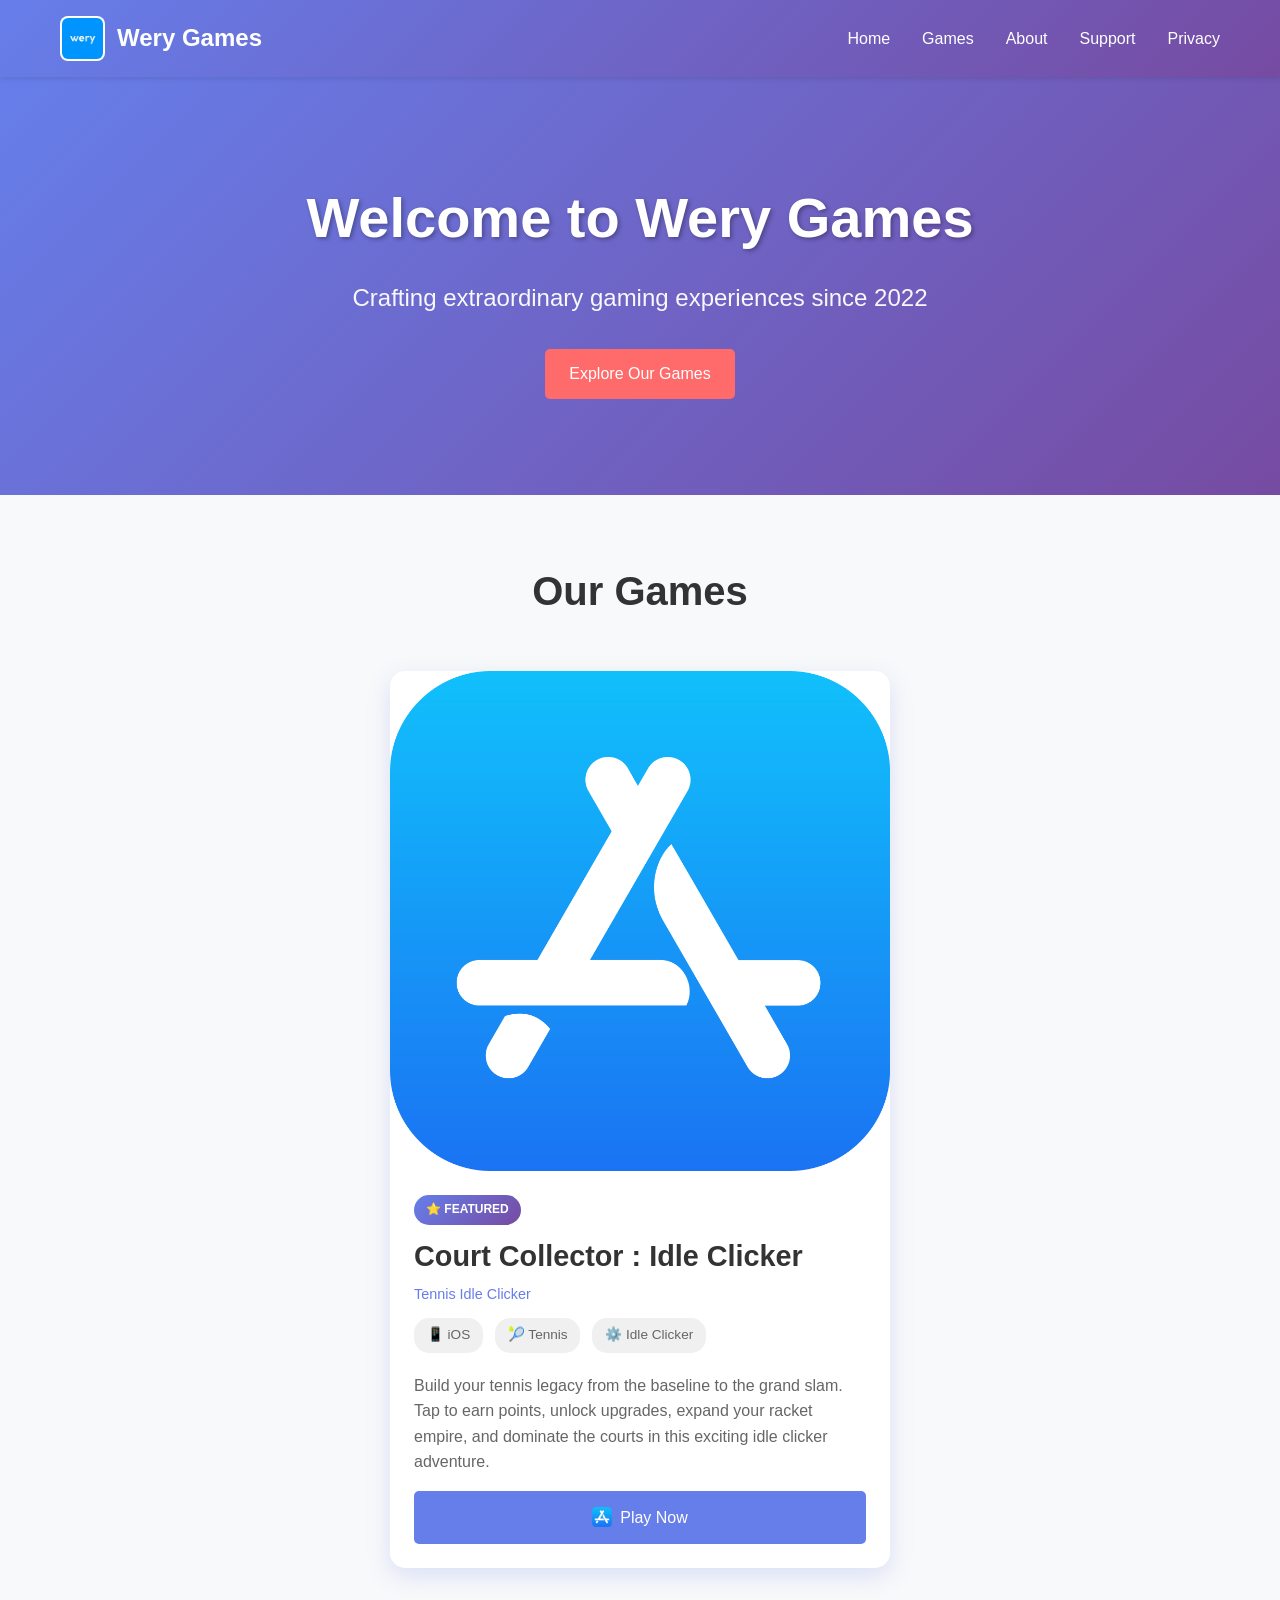
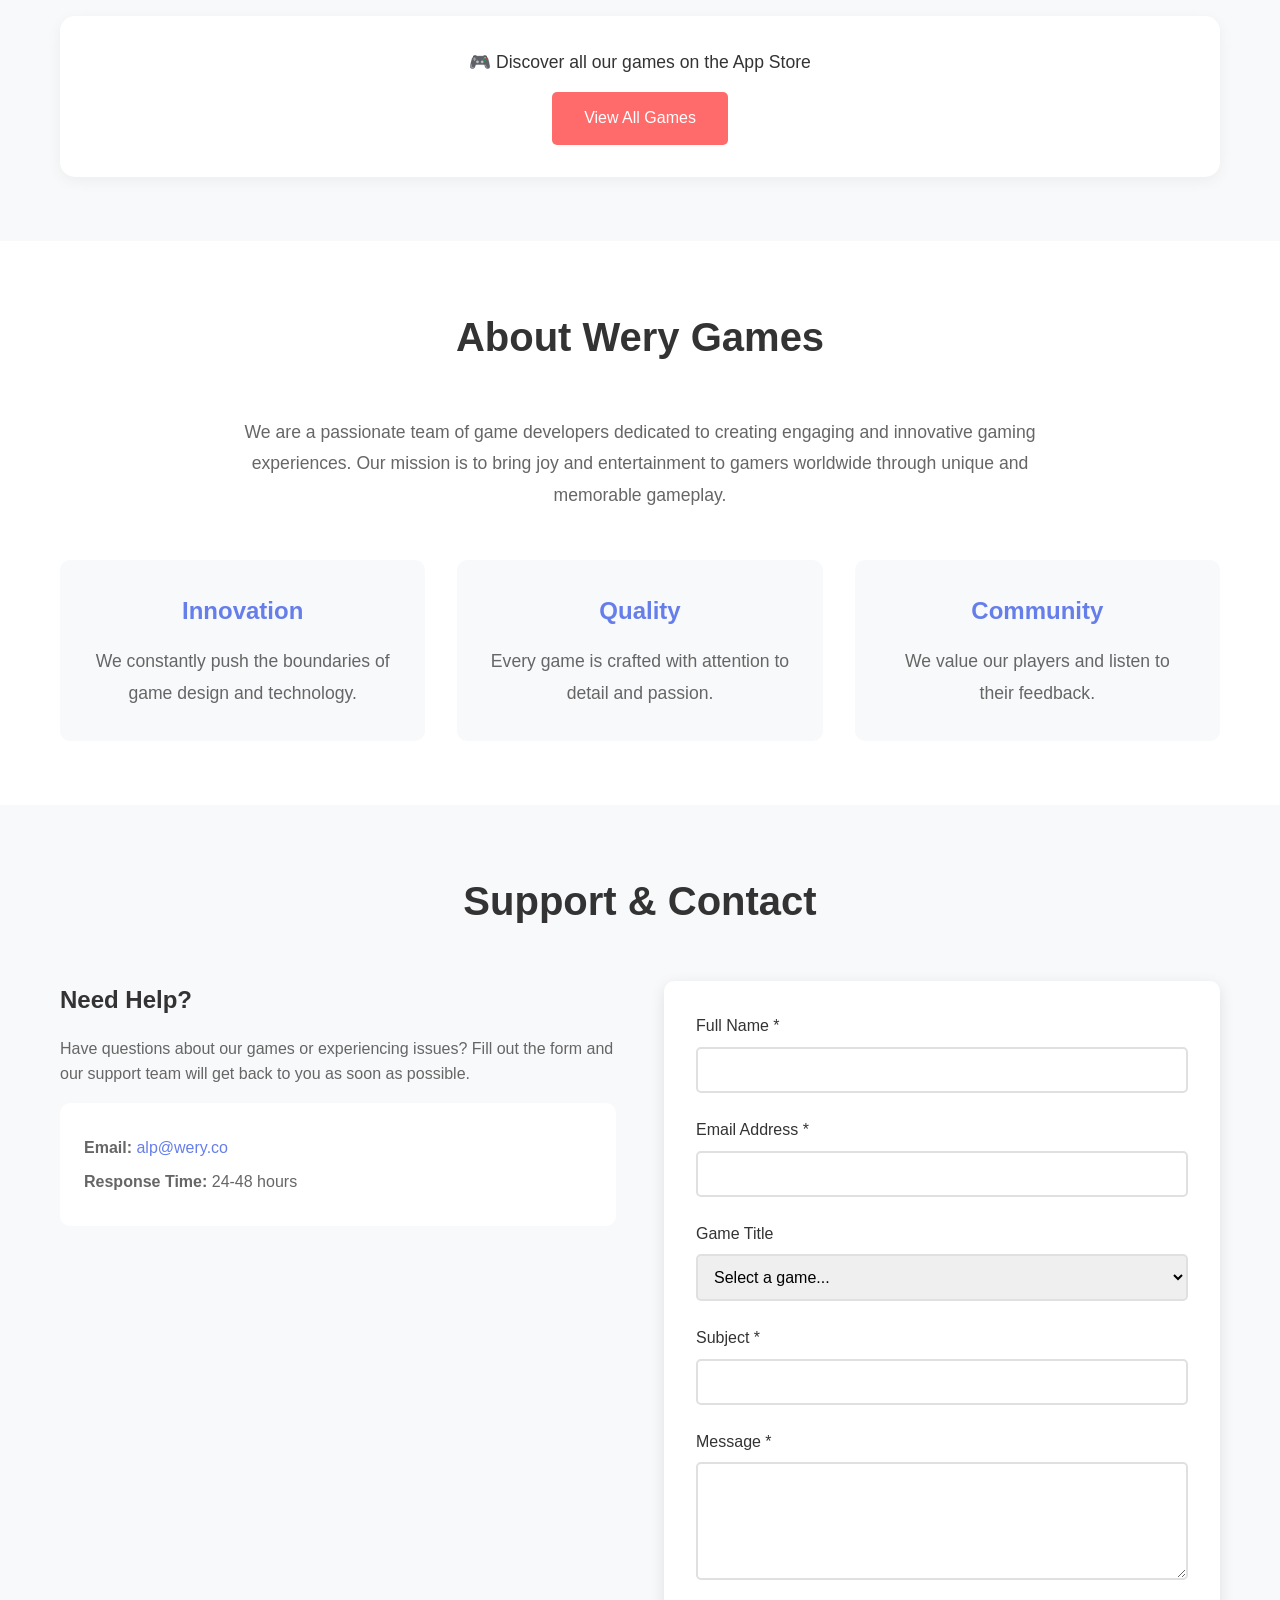
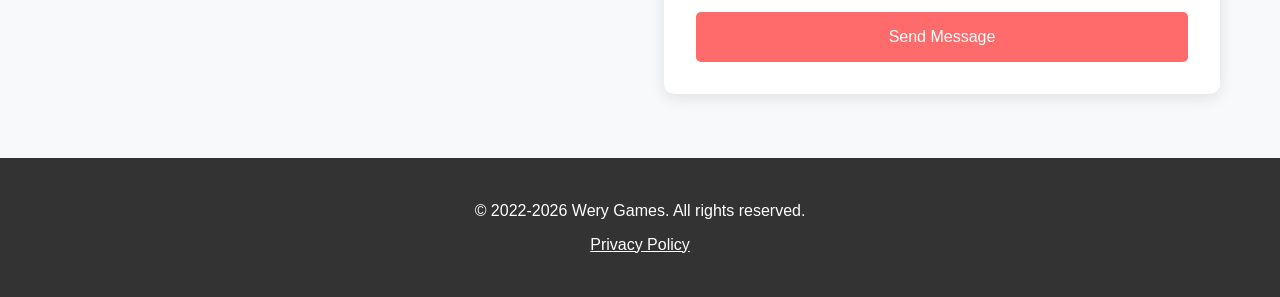
==== commit c8eb8d1f: "Promote Court Collector : Idle Clicker as the featured game on the homepage and add it to support fo" ====
--- a/index.html
+++ b/index.html
@@ -47,26 +47,26 @@
             <div class="games-grid">
                 <div class="game-card featured">
                     <div class="game-image-wrapper">
-                        <img src="assets/iknnn.png" alt="Huemino" class="game-image">
+                        <img src="App_Store.png" alt="Court Collector : Idle Clicker" class="game-image">
                     </div>
                     <div class="game-card-content">
                         <span class="featured-badge">⭐ Featured</span>
-                        <h3>Huemino</h3>
-                        <p class="game-subtitle">Color Fill Puzzle</p>
+                        <h3>Court Collector : Idle Clicker</h3>
+                        <p class="game-subtitle">Tennis Idle Clicker</p>
                         <div class="game-features">
                             <span>📱 iOS</span>
-                            <span>🎮 Puzzle</span>
-                            <span>🧩 Brain Game</span>
+                            <span>🎾 Tennis</span>
+                            <span>⚙️ Idle Clicker</span>
                         </div>
-                        <p class="game-description">Connect colored blocks based on numbers and fill the entire board! From easy 6x6 grids to extreme 10x10 puzzles. Relax and sharpen your mind.</p>
-                        <a href="https://apps.apple.com/us/app/huemino-color-fill-puzzle/id6769375269" class="btn btn-secondary" target="_blank">
-                            <img src="assets/App_Store.png" alt="App Store" class="store-icon">
+                        <p class="game-description">Build your tennis legacy from the baseline to the grand slam. Tap to earn points, unlock upgrades, expand your racket empire, and dominate the courts in this exciting idle clicker adventure.</p>
+                        <a href="https://apps.apple.com/us/app/court-collector-idle-clicker/id6821878642" class="btn btn-secondary" target="_blank">
+                            <img src="App_Store.png" alt="App Store" class="store-icon">
                             Play Now
                         </a>
                     </div>
                 </div>
             </div>
-            
+
             <div class="more-games">
                 <p>🎮 Discover all our games on the App Store</p>
                 <a href="https://apps.apple.com/sb/developer/wery-games-limited/id1644559204" class="btn btn-primary" target="_blank">View All Games</a>
@@ -79,7 +79,7 @@
         <div class="container">
             <h2>About Wery Games</h2>
             <div class="about-content">
-                <p>We are a passionate team of game developers dedicated to creating engaging and innovative gaming experiences. Our mission is to bring joy and entertainment to gamers worldwide through carefully crafted, fun-filled games that stand out.</p>
+                <p>We are a passionate team of game developers dedicated to creating engaging and innovative gaming experiences. Our mission is to bring joy and entertainment to gamers worldwide through unique and memorable gameplay.</p>
                 <div class="values">
                     <div class="value-item">
                         <h3>Innovation</h3>
@@ -124,6 +124,7 @@
                         <label for="game">Game Title</label>
                         <select id="game" name="game">
                             <option value="">Select a game...</option>
+                            <option value="Court Collector : Idle Clicker">Court Collector : Idle Clicker</option>
                             <option value="Huemino">Huemino</option>
                         </select>
                     </div>
